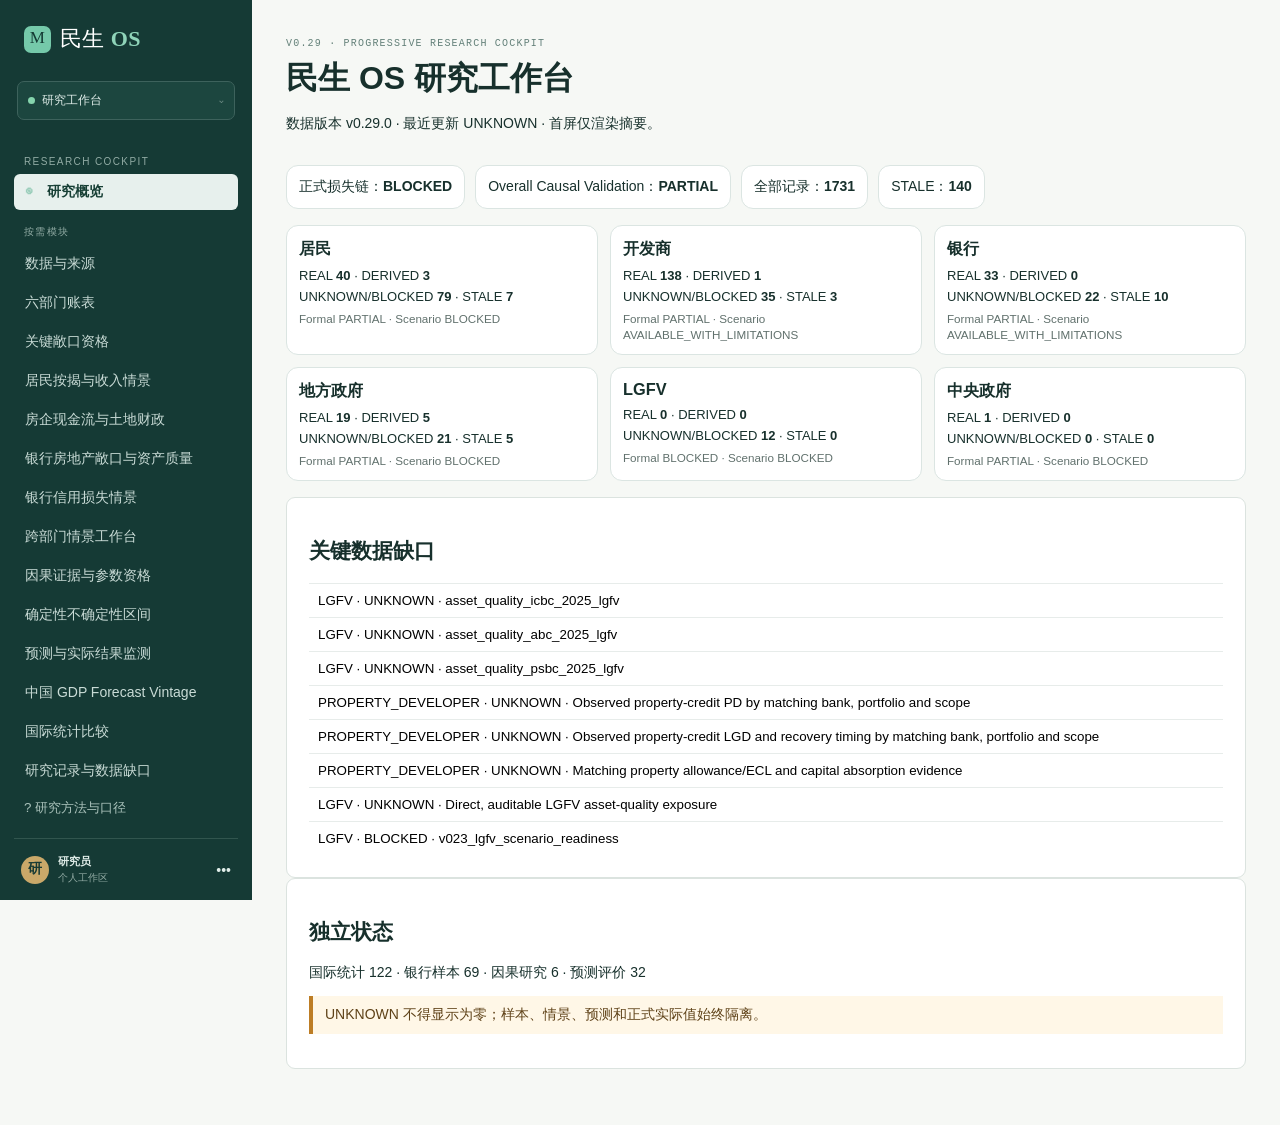
==== index.html @ 9034ddb9 "feat: publish Minsheng OS public baseline v0.32.1" ====
<!doctype html>
<html lang="zh-CN">
<head>
  <meta charset="UTF-8" />
  <meta name="viewport" content="width=device-width, initial-scale=1.0" />
  <title>民生 OS · 研究系统</title>
  <!-- Keep the cockpit fully local: system fallbacks in styles.css avoid an external font request on every cold load. -->
  <link rel="icon" href="data:image/svg+xml,%3Csvg xmlns='http://www.w3.org/2000/svg' viewBox='0 0 32 32'%3E%3Crect width='32' height='32' rx='7' fill='%23153a35'/%3E%3Ctext x='16' y='22' text-anchor='middle' font-size='18' fill='%23ffffff'%3EM%3C/text%3E%3C/svg%3E">
  <link rel="stylesheet" href="styles.css" />
  <link rel="stylesheet" href="v02.css" />
  <link rel="stylesheet" href="v03.css" />
  <link rel="stylesheet" href="v03-extra.css" />
  <link rel="stylesheet" href="v03-dashboard.css" />
  <link rel="stylesheet" href="v04.css" />
  <link rel="stylesheet" href="v05.css" />
  <link rel="stylesheet" href="v06.css" />
  <link rel="stylesheet" href="v07.css" />
  <link rel="stylesheet" href="v09.css" />
  <link rel="stylesheet" href="v29.css" />
</head>
<body>
  <div class="shell">
    <aside class="sidebar">
      <div class="brand"><span class="brand-mark">M</span><span>民生 <b>OS</b></span></div>
      <div class="workspace"><span class="pulse"></span>研究工作台 <span class="chevron">⌄</span></div>
      <nav>
        <p class="nav-label">总览</p>
        <button class="nav-item active" data-view="overview"><i>◉</i>态势总览</button>
        <button class="nav-item" data-view="intelligence"><i>✦</i>情报流</button>
        <p class="nav-label">研究系统</p>
        <button class="nav-item" data-view="causal"><i>⌘</i>因果与传导</button>
        <button class="nav-item" data-view="property"><i>⌂</i>房地产系统</button>
        <button class="nav-item" data-view="cities"><i>◎</i>城市制度</button>
        <button class="nav-item" data-view="household"><i>◌</i>居民部门</button>
        <button class="nav-item" data-view="evidence"><i>▣</i>证据库</button>
        <p class="nav-label">工具</p>
        <button class="nav-item" data-view="scenarios"><i>◇</i>情景推演</button>
        <button class="nav-item" data-view="watchlist"><i>⊞</i>观察清单 <span class="badge">6</span></button>
      </nav>
      <div class="sidebar-bottom"><button class="help">? <span>研究方法与口径</span></button><div class="user"><div class="avatar">研</div><div><b>研究员</b><small>个人工作区</small></div><span>•••</span></div></div>
    </aside>
    <main>
      <section id="researchCockpitRoot" aria-live="polite"></section>
      <template id="v029LegacyViews">
      <header><div class="crumb"><span id="view-kicker">态势总览</span><span>/</span><b id="view-title">中国民生研究态势</b></div><div class="header-actions"><button class="period">2026 · Q3 <span>⌄</span></button><button class="icon-button" title="搜索">⌕</button><button class="icon-button" title="通知">♧<sup>3</sup></button><button class="primary" id="newResearch">+ 新建研究</button></div></header>
      <section id="overview" class="view active-view">
        <div class="hero"><div><p class="eyebrow"><span class="live-dot"></span>研究快照 · 演示工作区</p><h1>穿透数据，理解<span>真实经济。</span></h1><p class="lede">从外部冲击到居民行为，追踪政策、制度与利益结构如何塑造结果。</p></div><div class="asof"><span>数据截点</span><b>2026.08.18</b><small>本页面指标为界面演示，非实时结论</small></div></div>
        <div class="signal-row"><article class="signal-card"><div class="signal-head"><span>经济温度</span><button>···</button></div><div class="metric">谨慎修复 <span class="metric-chip neutral">需验证</span></div><p>需求韧性与资产负债表修复并行</p><div class="spark"><span style="height:27%"></span><span style="height:38%"></span><span style="height:30%"></span><span style="height:47%"></span><span style="height:43%"></span><span style="height:60%"></span><span style="height:68%"></span><span style="height:64%"></span><span style="height:76%"></span><span style="height:72%"></span></div></article><article class="signal-card"><div class="signal-head"><span>政策传导</span><button>···</button></div><div class="metric">分化 <span class="metric-chip amber">INFERENCE</span></div><p>地方执行能力是当前主要分叉点</p><div class="bar-scale"><div><i style="width:72%"></i><span>政策资源</span></div><div><i style="width:46%"></i><span>执行落地</span></div><div><i style="width:31%"></i><span>居民感知</span></div></div></article><article class="signal-card"><div class="signal-head"><span>系统风险</span><button>···</button></div><div class="metric">可控 <span class="metric-chip green">BASELINE</span></div><p>局部压力需置于反馈链中观察</p><div class="risk-lines"><span><i class="high"></i>地方财政</span><span><i class="mid"></i>房地产</span><span><i class="low"></i>外部冲击</span></div></article></div>
        <div class="content-grid"><section class="panel narrative"><div class="panel-title"><div><p class="eyebrow">本期主线</p><h2>居民部门正在如何调整？</h2></div><button class="text-btn" data-target="causal">查看完整推理 →</button></div><p class="narrative-text">居民行为并非仅由收入决定。资产价格、债务压力、就业预期和社会保障预期共同改变消费与储蓄的权衡。当前应重点识别不同收入、年龄与城市层级群体的异质性。</p><div class="reasoning"><div class="step fact"><b>01</b><span><small>FACT</small> 收入、就业、资产价格等基础数据</span></div><i>→</i><div class="step inference"><b>02</b><span><small>INFERENCE</small> 预期与去杠杆行为变化</span></div><i>→</i><div class="step hypothesis"><b>03</b><span><small>HYPOTHESIS</small> 消费修复存在结构性差异</span></div></div><div class="evidence-note">证据状态：3 条官方数据 · 2 条调查 · 1 条待交叉验证</div></section>
          <section class="panel feed"><div class="panel-title"><div><p class="eyebrow">情报流</p><h2>需要研判的变化</h2></div><button class="text-btn" data-target="intelligence">全部 18 条 →</button></div><div class="feed-list"><div class="feed-item"><span class="type official">官方</span><div><b>政策文件出现新表述</b><p>等待结构化比对与资源投入验证</p></div><time>2h</time></div><div class="feed-item"><span class="type market">市场</span><div><b>城市成交出现分层信号</b><p>需区分季节性、政策与信贷影响</p></div><time>5h</time></div><div class="feed-item"><span class="type multilateral">国际</span><div><b>外部金融条件发生变化</b><p>待评估人民币与信用传导路径</p></div><time>昨天</time></div></div></section></div>
        <section class="panel system-map"><div class="panel-title"><div><p class="eyebrow">系统地图</p><h2>从冲击到经济结果</h2></div><button class="text-btn" data-target="causal">进入因果图谱 →</button></div><div class="map"><div class="map-node external">国际 / 战争 / 天气</div><span>→</span><div class="map-node policy">国家目标<br>政策资源</div><span>→</span><div class="map-node friction">制度摩擦<br>地方执行</div><span>→</span><div class="map-node actors">企业 · 银行<br>房地产 · 居民</div><span>→</span><div class="map-node outcome">就业 · 收入<br>消费 · 储蓄</div><span class="loop">↺</span></div></section>
      </section>
      <section id="causal" class="view"><div class="view-intro"><p class="eyebrow">Causal relationship graph</p><h1>因果与传导图谱</h1><p>每一条连线均需可追溯；相关性不会自动成为因果关系。</p></div><div class="causal-layout"><div class="panel graph-panel"><div class="graph-toolbar"><button class="filter selected">居民消费</button><button class="filter">房地产</button><button class="filter">地方财政</button><button class="filter">外部冲击</button><span></span><button class="icon-button">⊙</button></div><div class="graph-canvas"><svg viewBox="0 0 800 410" preserveAspectRatio="none"><defs><marker id="arrow" markerWidth="8" markerHeight="8" refX="7" refY="3" orient="auto"><path d="M0,0 L0,6 L7,3 z" fill="#6e807c"/></marker></defs><path d="M145 105 C260 105,260 205,365 205" marker-end="url(#arrow)"/><path d="M145 305 C250 305,275 220,365 220" marker-end="url(#arrow)"/><path d="M460 205 C545 205,560 120,650 120" marker-end="url(#arrow)"/><path d="M460 215 C545 220,560 305,650 305" marker-end="url(#arrow)"/><path class="dashed" d="M695 150 C780 200,760 365,465 315" marker-end="url(#arrow)"/></svg><div class="g-node n1">住房资产价格<small>FACT</small></div><div class="g-node n2">就业与收入预期<small>FACT</small></div><div class="g-node focus">居民消费倾向<small>INFERENCE</small></div><div class="g-node n3">企业营收与招聘<small>INFERENCE</small></div><div class="g-node n4">预防性储蓄<small>HYPOTHESIS</small></div></div></div><aside class="panel edge-card"><p class="eyebrow">已选关系</p><h2>资产价格 → 消费倾向</h2><dl><dt>方向</dt><dd>正向</dd><dt>强度</dt><dd><div class="strength"><i></i><i></i><i></i><i></i><i class="empty"></i></div></dd><dt>滞后</dt><dd>待估计</dd><dt>置信度</dt><dd><span class="metric-chip amber">中</span></dd></dl><hr><b>机制说明</b><p>资产估值变化可能通过财富感受、抵押约束与未来预期影响消费；需控制收入与信贷条件。</p><button class="secondary">查看支持与反驳证据</button></aside></div></section>
      <section id="intelligence" class="view"><div class="view-intro"><p class="eyebrow">Intelligence stream</p><h1>情报流</h1><p>信息先进入证据队列，再成为可讨论的结论。</p></div><section class="panel table-panel"><div class="table-tools"><div class="tabs"><button class="selected">全部 18</button><button>待验证 6</button><button>已入库 12</button></div><button class="secondary">筛选条件</button></div><table><thead><tr><th>信息</th><th>来源类型</th><th>证据类别</th><th>状态</th><th>时间</th></tr></thead><tbody><tr><td><b>货币政策执行报告</b><small>待提取政策工具变化与措辞强度</small></td><td>official_report</td><td><span class="metric-chip green">FACT</span></td><td><span class="status review">待解读</span></td><td>今天</td></tr><tr><td><b>城市住房成交周度数据</b><small>须核验样本覆盖与口径连续性</small></td><td>market_data</td><td><span class="metric-chip green">FACT</span></td><td><span class="status ready">已入库</span></td><td>昨天</td></tr><tr><td><b>海外金融条件变化</b><small>等待传导路径的反向证据</small></td><td>multilateral</td><td><span class="metric-chip amber">INFERENCE</span></td><td><span class="status review">待验证</span></td><td>昨天</td></tr><tr><td><b>居民预期调查</b><small>不能代表全部居民，需保留抽样局限</small></td><td>survey</td><td><span class="metric-chip purple">ESTIMATE</span></td><td><span class="status review">待交叉验证</span></td><td>08.15</td></tr></tbody></table></section></section>
      <section id="property" class="view placeholder"><p class="eyebrow">Property system</p><h1>房地产系统</h1><p>连接居民、银行、地方财政与企业的反馈网络。</p><button class="primary" data-target="causal">打开房地产传导图</button></section>
      <section id="cities" class="view placeholder"><p class="eyebrow">City institutional competitiveness</p><h1>城市制度</h1><p>从 PEF、IRF、人才、融资和产业链评估地方差异。</p></section>
      <section id="household" class="view placeholder"><p class="eyebrow">Household balance sheet</p><h1>居民部门</h1><p>按收入、年龄、城市层级与家庭生命周期分层研究。</p></section>
      <section id="evidence" class="view placeholder"><p class="eyebrow">Evidence engine</p><h1>证据库</h1><p>结论 → 推理 → 数据 → 来源，完整可追溯。</p><button class="primary" data-target="intelligence">查看入库队列</button></section>
      <section id="scenarios" class="view"><div class="view-intro"><p class="eyebrow">Scenario engine</p><h1>情景推演</h1><p>情景不是预测：明确写下假设、传导和结果。</p></div><div class="scenario-grid"><section class="panel scenario-selector"><p class="eyebrow">选择框架</p><button class="scenario active"><span>BASELINE</span><b>基准情景</b><small>当前条件延续</small></button><button class="scenario"><span>STRESS</span><b>压力情景</b><small>局部冲击放大</small></button><button class="scenario"><span>TAIL RISK</span><b>尾部风险</b><small>低概率高影响事件</small></button></section><section class="panel scenario-result"><p class="eyebrow">传导假设</p><h2>外部金融条件收紧</h2><div class="scenario-chain"><span>海外利率</span><i>→</i><span>汇率预期</span><i>→</i><span>货币空间</span><i>→</i><span>国内信用</span></div><div class="assumptions"><div><b>假设</b><p>以可编辑的变量区间表达，不内置结论。</p></div><div><b>需要的证据</b><p>跨境流动、汇率预期与信用数据的同期交叉验证。</p></div></div><button class="primary">编辑情景参数</button></section></div></section>
      <section id="watchlist" class="view placeholder"><p class="eyebrow">Research watchlist</p><h1>观察清单</h1><p>追踪关键变量、数据发布和待验证命题。</p></section>
      </template>
    </main>
  </div>
  <div class="modal-backdrop" id="modal"><div class="modal"><button class="close">×</button><p class="eyebrow">新建研究</p><h2>定义一个可验证的问题</h2><label>研究问题<input placeholder="例如：不同城市的政策传导为何分化？" autofocus></label><label>初始证据类型<select><option>官方一手数据</option><option>官方报告</option><option>调查数据</option><option>市场数据</option></select></label><button class="primary close">创建研究卡片</button></div></div>
  <script src="data/sources.js"></script>
  <script src="data/indicators.js"></script>
  <script src="data/intelligence.js"></script>
  <script src="data/relationships.js"></script>
  <script src="data/scenarios.js"></script>
  <script src="data/cities.js"></script>
  <script src="data/research.js"></script>
  <script src="data/evidence.js"></script>
  <script src="data/evidence-inbox.js"></script>
  <script src="data/data-records.js?v=0732"></script>
  <script src="data/methodologies.js"></script>
  <script src="data/source-documents.js"></script>
  <script src="data/import-batches.js"></script>
  <script src="data/methodology-events.js"></script>
  <script src="data/files.js"></script>
  <script src="data/document-sections.js"></script>
  <script src="data/connectors.js"></script>
  <script src="data/source-indicator-mappings.js"></script>
  <script src="data/raw-payloads.js"></script>
  <script src="data/pboc-parser-rules.js"></script>
  <script src="data/policy-themes.js"></script>
  <script src="data/policy-language.js"></script>
  <script src="data/policy-statements.js"></script>
  <script src="data/institutional-research.js"></script>
  <script src="data/pboc-2026-policy-intelligence.js"></script>
  <script src="data/derived-series-rules.js"></script>
  <script src="data/pboc-v0952-derived-history.js"></script>
  <script src="data/institutional-forecast-seed.js"></script>
  <script src="data/calibrations.js"></script>
  <script src="data/historical-backfill-seed.js"></script>
  <script src="data/historical-calibration-overlay.js"></script>
  <script src="data/nbs-v094-real-commit.js"></script>
  <script src="data/nbs-v095-manual-export-commit.js"></script>
    <script src="data/nbs-v0953-industrial-real-commit.js"></script>
    <script src="data/nbs-v0954-total-series-real-commit.js"></script>
    <script src="data/calibration-specs.js"></script>
  <script src="data/series-registry.js"></script>
  <script src="data/v010-baseline-snapshot.js"></script>
  <script src="data/regimes.js"></script>
  <script src="data/scenario-parameters.js"></script>
  <script src="config/regime-feature-config.js"></script>
  <script src="config/structural-break-config.js"></script>
  <script src="data/regime-evidence.js"></script>
  <script src="data/structural-breaks.js"></script>
  <script src="data/sector-balance-sheets.js"></script>
  <script src="data/sector-exposures.js"></script>
  <script src="data/sector-data-gaps.js"></script>
  <script src="data/sector-shocks.js"></script>
  <script src="config/critical-exposure-qualification-rules.js"></script>
  <script src="data/critical-exposure-qualifications.js"></script>
  <script src="data/causal-edge-validation.js"></script>
  <script src="data/official-wave1-seed.js"></script>
  <script src="data/official-wave2-seed.js"></script>
  <script src="data/mortgage-scenario-seed.js"></script>
  <script src="data/distribution-cohort-seed.js"></script>
  <script src="data/developer-cashflow-seed.js"></script>
  <script src="data/international-statistics-seed.js"></script>
  <script src="data/international-comparison-pack-seed.js"></script>
  <script src="data/bank-exposure-seed.js"></script>
  <script src="data/bank-asset-quality-seed.js"></script>
  <script src="data/bank-credit-loss-scenario-seed.js"></script>
  <script src="data/cross-sector-scenario-seed.js"></script>
  <script src="data/causal-evidence-seed.js"></script>
  <script src="data/scenario-uncertainty-seed.js"></script>
  <script src="data/forecast-evaluation-seed.js"></script>
  <script src="data/china-gdp-vintage-seed.js"></script>
  <script src="data/official-source-registry.js"></script>
  <script src="data/official-data-ops-seed.js"></script>
  <script src="data/official-release-calendar.js"></script>
  <script src="data/official-release-watch-seed.js"></script>
  <script src="data/research-briefing-config.js"></script>
  <script src="modules/evidence-briefing-engine.js"></script>
  <script src="data/research-briefing-seed.js"></script>
  <script src="data/research-cockpit-config.js"></script>
  <script src="data/nbs-series-mappings.js"></script>
  <script src="data/nbs-methodology-rules.js"></script>
  <script src="config/connector-config.js"></script>
  <script src="modules/confidence-engine.js"></script>
  <script src="modules/persistence.js"></script>
  <script src="modules/import-export.js"></script>
  <script src="modules/research-memory.js"></script>
  <script src="modules/audit-log.js"></script>
  <script src="modules/data-provenance.js"></script>
  <script src="modules/outlier-rules.js"></script>
  <script src="modules/file-registry.js"></script>
  <script src="modules/soft-delete.js"></script>
  <script src="modules/rfc4180.js"></script>
  <script src="modules/document-versioning.js"></script>
  <script src="modules/indexeddb-storage.js"></script>
  <script src="modules/evidence-locator.js"></script>
  <script src="modules/file-integrity.js"></script>
  <script src="modules/document-health.js"></script>
  <script src="modules/period-normalizer.js"></script>
  <script src="modules/mapping-registry.js"></script>
  <script src="modules/connector-engine.js"></script>
  <script src="modules/connector-staging.js"></script>
  <script src="modules/real-data-health.js"></script>
  <script src="adapters/official-connector.js"></script>
  <script src="adapters/pboc-adapter.js"></script>
  <script src="adapters/pboc-statistical-report-parser.js"></script>
  <script src="adapters/pboc-2026h1-rule-fixes.js"></script>
  <script src="adapters/nbs-adapter.js"></script>
  <script src="adapters/nbs-release-parser.js"></script>
  <script src="adapters/mof-adapter.js"></script>
  <script src="adapters/customs-adapter.js"></script>
  <script src="adapters/safe-adapter.js"></script>
  <script src="adapters/document-parser.js"></script>
  <script src="adapters/spreadsheet-parser.js"></script>
  <script src="app.js?v=0729"></script>
  <script src="modules/document-workspace.js"></script>
  <script src="modules/connector-workspace.js?v=0729"></script>
  <script src="modules/real-acceptance.js"></script>
  <script src="modules/official-text-intake.js?v=0731"></script>
  <script src="modules/pboc-h1-acceptance.js"></script>
  <script src="modules/policy-institutional-intelligence.js"></script>
  <script src="modules/pboc-2026-policy-workspace.js"></script>
  <script src="modules/pboc-m2-derived-history.js"></script>
  <script src="modules/nbs-export-diagnostics.js"></script>
  <script src="modules/institutional-forecast-workspace.js"></script>
  <script src="modules/series-builder.js"></script>
  <script src="modules/regression-engine.js"></script>
  <script src="modules/lag-explorer.js"></script>
  <script src="modules/regime-analysis.js"></script>
  <script src="modules/calibration-staleness.js"></script>
  <script src="modules/calibration-engine.js"></script>
  <script src="modules/historical-calibration-runner.js"></script>
  <script src="modules/calibration-workspace.js"></script>
  <script src="modules/historical-backfill-engine.js"></script>
  <script src="modules/nbs-period-normalizer.js"></script>
  <script src="modules/historical-series-quality.js"></script>
  <script src="modules/pair-readiness.js"></script>
  <script src="modules/nbs-historical-intake.js"></script>
  <script src="modules/nbs-official-export-intake.js"></script>
  <script src="modules/nbs-collector-manifest-import.js"></script>
  <script src="modules/nbs-batch-review.js"></script>
  <script src="modules/historical-series-workspace.js"></script>
  <script src="modules/nbs-historical-workspace.js"></script>
  <script src="modules/scenario-v010-engine.js"></script>
  <script src="modules/regime-detection-v011.js"></script>
  <script src="modules/loss-allocation-engine.js"></script>
  <script src="modules/critical-exposure-qualification.js"></script>
  <script src="modules/official-wave1-intake.js"></script>
  <script src="modules/official-wave2-intake.js"></script>
  <script src="modules/mortgage-scenario-engine.js"></script>
  <script src="modules/distribution-cohort-engine.js"></script>
  <script src="modules/developer-cashflow-engine.js"></script>
  <script src="modules/international-statistics-engine.js"></script>
  <script src="modules/international-comparison-pack.js"></script>
  <script src="modules/bank-exposure-evidence.js"></script>
  <script src="modules/bank-asset-quality-evidence.js"></script>
  <script src="modules/bank-credit-loss-scenario-engine.js"></script>
  <script src="modules/cross-sector-scenario-workspace.js"></script>
  <script src="modules/causal-parameter-registry.js"></script>
  <script src="modules/causal-evidence-qualification.js"></script>
  <script src="modules/scenario-uncertainty-engine.js"></script>
  <script src="modules/forecast-outcome-monitor.js"></script>
  <script src="modules/china-gdp-forecast-vintage-benchmark.js"></script>
  <script src="modules/official-data-operations.js"></script>
  <script src="modules/official-release-watch.js"></script>
  <script src="modules/selector-population-contract.js"></script>
  <script src="modules/research-cockpit.js"></script>
</body>
</html>
---- styles.css ----
:root{--ink:#17302c;--muted:#6f807c;--line:#dbe3df;--paper:#f6f8f5;--white:#fff;--teal:#0e7569;--mint:#dff0e8;--amber:#b87423;--purple:#7358a8}*{box-sizing:border-box}body{margin:0;background:var(--paper);color:var(--ink);font-family:"Noto Sans SC",Arial,sans-serif;font-size:14px}.shell{display:flex;min-height:100vh}.sidebar{background:#153a35;color:#dfece8;width:252px;position:fixed;inset:0 auto 0 0;display:flex;flex-direction:column;padding:24px 14px 15px;z-index:2}.brand{display:flex;gap:9px;align-items:center;font-family:"Playfair Display",serif;font-size:22px;letter-spacing:.4px;padding:0 10px 27px;color:#fff}.brand b{color:#8fd4b9;font-weight:600}.brand-mark{font-size:17px;background:#75c9aa;color:#143a34;border-radius:7px;width:27px;height:27px;text-align:center;padding-top:2px;font-family:"Playfair Display"}.workspace{border:1px solid #3d625c;border-radius:7px;padding:10px 10px;margin:0 3px 24px;font-size:12px;background:#1c463f}.pulse,.live-dot{display:inline-block;background:#85d4ad;width:7px;height:7px;border-radius:100%;margin-right:7px}.chevron{float:right;color:#94aca6}nav{display:flex;flex-direction:column;gap:3px}.nav-label{font-size:10px;color:#91aba4;letter-spacing:1.4px;text-transform:uppercase;margin:12px 10px 4px}.nav-item{font:inherit;color:#c9dbd6;border:0;background:none;text-align:left;padding:9px 11px;border-radius:6px;cursor:pointer;transition:.18s}.nav-item:hover{background:#204b44;color:white}.nav-item.active{background:#2b5c52;color:#fff;font-weight:600}.nav-item i{font-style:normal;width:22px;display:inline-block;color:#9bcebb}.badge{float:right;background:#4e8173;border-radius:10px;padding:1px 6px;font-size:10px}.sidebar-bottom{margin-top:auto}.help{border:0;background:transparent;color:#aac2bb;padding:8px 10px;cursor:pointer}.help:first-letter{border:1px solid #6e9188;border-radius:50%;padding:0 5px;margin-right:6px}.user{border-top:1px solid #31554e;margin-top:13px;padding:15px 7px 0;display:flex;align-items:center;gap:9px}.avatar{height:28px;width:28px;border-radius:50%;background:#c9a869;color:#173a34;text-align:center;padding-top:4px;font-weight:700}.user b,.user small{display:block;font-size:11px}.user small{color:#91aaa3;font-size:10px;margin-top:2px}.user>span{margin-left:auto}main{margin-left:252px;width:calc(100% - 252px);min-width:0}header{height:73px;border-bottom:1px solid var(--line);display:flex;align-items:center;justify-content:space-between;padding:0 36px;background:#fafbf9}.crumb{display:flex;gap:10px;color:#71817d;font-size:12px}.crumb b{color:#263e39}.header-actions{display:flex;gap:9px;align-items:center}.period,.icon-button,.secondary{border:1px solid var(--line);background:#fff;border-radius:6px;color:#37504a;height:32px;padding:0 11px;font:inherit;cursor:pointer}.icon-button{width:32px;padding:0;font-size:17px;position:relative}.icon-button sup{font-size:8px;color:#c3523b;position:absolute;top:3px}.primary{border:0;background:var(--teal);color:#fff;border-radius:6px;padding:9px 13px;font:600 12px inherit;cursor:pointer;box-shadow:0 1px 2px #093f3836}.view{display:none;padding:34px 36px 55px;max-width:1500px;margin:auto}.view.active-view{display:block}.hero{display:flex;align-items:flex-end;justify-content:space-between;padding:4px 2px 29px}.eyebrow{font:500 10px "DM Mono",monospace;text-transform:uppercase;letter-spacing:1.2px;color:#638079;margin:0 0 8px}.hero h1,.view-intro h1,.placeholder h1{font:600 35px "Playfair Display","Noto Sans SC",serif;margin:0;letter-spacing:-1px}.hero h1 span{color:var(--teal)}.lede,.view-intro>p:last-child,.placeholder>p{color:#667975;line-height:1.7;margin:11px 0 0}.asof{background:#edf2ee;border-left:2px solid #84b5a0;padding:11px 16px;min-width:190px}.asof span,.asof small{display:block;color:#7b8b87;font-size:10px}.asof b{font:500 16px "DM Mono";display:block;margin:3px 0}.signal-row{display:grid;grid-template-columns:repeat(3,1fr);gap:14px;margin-bottom:16px}.panel,.signal-card{background:#fff;border:1px solid var(--line);border-radius:9px}.signal-card{min-height:194px;padding:17px 18px;overflow:hidden}.signal-head{display:flex;justify-content:space-between;color:#607570;font-size:12px}.signal-head button{border:0;background:none;color:#79908a;cursor:pointer}.metric{font:600 23px "Playfair Display","Noto Sans SC";margin-top:18px}.signal-card p{color:#7d8d89;font-size:11px;margin:5px 0 12px}.metric-chip{font:500 9px "DM Mono";letter-spacing:.4px;padding:3px 5px;border-radius:3px;vertical-align:middle}.neutral{background:#edf0ef;color:#60736d}.amber{background:#fcf0dd;color:#9a5e16}.green{background:#e4f4e9;color:#307851}.purple{background:#eee9f8;color:#70579f}.spark{height:44px;display:flex;align-items:end;gap:4px}.spark span{background:#8dc5ae;width:7%;border-radius:2px 2px 0 0}.spark span:nth-last-child(-n+3){background:#3f9f80}.bar-scale>div{height:17px;background:#edf1ef;margin:7px 0;border-radius:2px;position:relative}.bar-scale i{display:block;height:100%;background:#83c0aa;border-radius:2px}.bar-scale span{position:absolute;top:1px;left:7px;font-size:10px;color:#416058}.risk-lines{display:grid;grid-template-columns:1fr 1fr;gap:8px;color:#637570;font-size:10px;margin-top:17px}.risk-lines span{display:flex;align-items:center;gap:5px}.risk-lines i{width:7px;height:7px;border-radius:50%}.high{background:#cb7b5d}.mid{background:#d8b25e}.low{background:#7eb798}.content-grid{display:grid;grid-template-columns:1.16fr .84fr;gap:16px}.panel{padding:22px}.panel-title{display:flex;justify-content:space-between;align-items:start}.panel-title h2,.edge-card h2,.scenario-result h2{font:600 19px "Playfair Display","Noto Sans SC";margin:0}.text-btn{border:0;background:none;color:var(--teal);cursor:pointer;font:500 11px inherit;padding:3px}.narrative-text{line-height:1.9;color:#465d57;font-size:13px;margin:20px 0}.reasoning{display:flex;align-items:stretch;gap:8px}.step{display:flex;gap:8px;align-items:center;border-radius:5px;padding:9px;flex:1;font-size:10px}.step b{font:500 18px "DM Mono"}.step small{display:block;font:500 8px "DM Mono";letter-spacing:.5px;margin-bottom:3px}.step.fact{background:#eaf4ef}.step.inference{background:#fdf4e8}.step.hypothesis{background:#f0ecf8}.reasoning>i{font-style:normal;color:#99aba6;align-self:center}.evidence-note{color:#70827d;font-size:10px;border-top:1px solid #edf0ee;padding-top:12px;margin-top:16px}.feed-list{margin-top:10px}.feed-item{border-top:1px solid #edf0ee;padding:12px 0;display:flex;gap:9px;align-items:start}.feed-item b{font-size:12px}.feed-item p{font-size:10px;color:#758681;margin:3px 0}.feed-item time{margin-left:auto;font:10px "DM Mono";color:#9aa9a5}.type{font:500 8px "DM Mono";padding:4px 5px;border-radius:3px}.official{background:#e6f3ed;color:#34735b}.market{background:#f5eee3;color:#a67432}.multilateral{background:#eeeaf7;color:#6e5a9f}.system-map{margin-top:16px}.map{display:flex;align-items:center;justify-content:space-between;gap:10px;margin-top:19px;padding:6px 0}.map>span{color:#8ca29c}.map-node{font-size:11px;text-align:center;line-height:1.65;border-radius:6px;padding:10px 13px;min-width:120px}.external{background:#e7f0ee}.policy{background:#e6f4eb}.friction{background:#fff1df}.actors{background:#e8f1ec}.outcome{background:#dbeee5}.loop{font-size:23px!important;color:#2e9a76!important}.view-intro{padding:3px 0 27px}.causal-layout{display:grid;grid-template-columns:1fr 265px;gap:16px}.graph-panel{padding:0;overflow:hidden}.graph-toolbar{padding:12px;border-bottom:1px solid var(--line);display:flex;gap:7px}.graph-toolbar span{flex:1}.filter{border:0;background:transparent;padding:6px 9px;border-radius:4px;color:#62756f;font:11px inherit;cursor:pointer}.filter.selected{background:#e2f0e9;color:#176754}.graph-canvas{height:420px;position:relative;background-image:radial-gradient(#cad8d3 1px, transparent 1px);background-size:18px 18px}.graph-canvas svg{inset:0;position:absolute;width:100%;height:100%}.graph-canvas path{fill:none;stroke:#6f8b83;stroke-width:2}.graph-canvas path.dashed{stroke-dasharray:5 5}.g-node{position:absolute;border:1px solid #bfd1c9;background:#fff;border-radius:6px;padding:10px 12px;min-width:118px;box-shadow:0 3px 10px #30544712;font-size:11px}.g-node small{display:block;font:9px "DM Mono";color:#768983;margin-top:5px}.n1{left:5%;top:14%}.n2{left:5%;bottom:15%}.focus{left:43%;top:41%;border:2px solid #287e6b;background:#eff8f2}.n3{right:5%;top:18%}.n4{right:5%;bottom:14%}.edge-card{font-size:12px}.edge-card dl{display:grid;grid-template-columns:1fr 1fr;gap:13px;margin:20px 0}.edge-card dt{color:#70827e}.edge-card dd{margin:0}.edge-card hr{border:0;border-top:1px solid var(--line);margin:17px 0}.edge-card p{line-height:1.7;color:#60736d}.strength i{display:inline-block;width:13px;height:5px;background:#3a9c7c;margin-right:2px}.strength .empty{background:#dde5e1}.edge-card .secondary{width:100%;height:auto;margin-top:10px}.table-panel{padding:0}.table-tools{padding:15px 17px;border-bottom:1px solid var(--line);display:flex;justify-content:space-between}.tabs{display:flex;gap:16px}.tabs button{background:none;border:0;color:#70817d;cursor:pointer;font:12px inherit}.tabs button.selected{color:var(--teal);font-weight:600;border-bottom:2px solid var(--teal)}table{width:100%;border-collapse:collapse;text-align:left}th{background:#f8faf8;color:#72837e;font:10px "DM Mono";letter-spacing:.4px;text-transform:uppercase;padding:10px 17px}td{border-top:1px solid #e9eeeb;padding:15px 17px;font-size:11px;color:#5d716b}td b,td small{display:block}td b{color:#28433c;font-size:12px}td small{color:#7c8e89;margin-top:4px}.status{font-size:10px;padding:4px 7px;border-radius:10px}.review{background:#fff2de;color:#a16517}.ready{background:#e7f4ec;color:#2a7756}.placeholder{padding-top:80px}.placeholder .primary{margin-top:24px}.scenario-grid{display:grid;grid-template-columns:280px 1fr;gap:16px}.scenario-selector{padding:11px}.scenario-selector>.eyebrow{padding:10px 10px 4px}.scenario{display:block;width:100%;border:0;background:#fff;text-align:left;padding:13px 11px;border-radius:6px;cursor:pointer;color:#526863}.scenario:hover,.scenario.active{background:#eaf4ef}.scenario span{font:10px "DM Mono";color:#27816b;display:block;margin-bottom:5px}.scenario b,.scenario small{display:block}.scenario b{font-size:12px;color:#213d35}.scenario small{font-size:10px;color:#71847e;margin-top:3px}.scenario-result{padding:28px}.scenario-chain{display:flex;align-items:center;gap:8px;margin:27px 0}.scenario-chain span{padding:11px;background:#ecf3ef;border-radius:5px;font-size:12px}.scenario-chain i{font-style:normal;color:#7d938c}.assumptions{display:grid;grid-template-columns:1fr 1fr;gap:12px;margin-bottom:24px}.assumptions div{border-top:1px solid var(--line);padding-top:11px}.assumptions b{font-size:11px}.assumptions p{font-size:11px;color:#6b7e78;line-height:1.6;margin:5px 0}.modal-backdrop{display:none;position:fixed;inset:0;background:#0b2520aa;z-index:3;align-items:center;justify-content:center}.modal-backdrop.show{display:flex}.modal{background:#fff;border-radius:10px;width:min(430px,90vw);padding:27px;position:relative}.modal h2{font:600 21px "Playfair Display","Noto Sans SC";margin:0 0 22px}.modal .close{position:absolute;right:12px;top:8px;border:0;background:none;font-size:22px;color:#667;cursor:pointer}.modal label{display:block;margin:13px 0;color:#547069;font-size:11px}.modal input,.modal select{width:100%;display:block;border:1px solid var(--line);border-radius:5px;padding:10px;margin-top:6px;font:12px inherit}.modal .primary{margin-top:9px;width:100%}@media(max-width:900px){.sidebar{width:62px;padding:20px 8px}.brand{padding:0 9px 25px}.brand>span:last-child,.workspace,.nav-label,.nav-item{font-size:0}.nav-item{padding:11px;text-align:center}.nav-item i{font-size:17px;width:auto}.sidebar-bottom{display:none}main{margin-left:62px;width:calc(100% - 62px)}header{padding:0 18px}.header-actions .period,.header-actions .icon-button{display:none}.view{padding:28px 20px}.signal-row,.content-grid,.causal-layout,.scenario-grid{grid-template-columns:1fr}.map{flex-wrap:wrap;justify-content:center}.map .loop{display:none}.asof{display:none}}@media(max-width:620px){header .primary{display:none}.hero h1,.view-intro h1{font-size:29px}.signal-row{grid-template-columns:1fr}.reasoning{flex-direction:column}.reasoning>i{align-self:center;transform:rotate(90deg)}.scenario-chain{flex-wrap:wrap}.scenario-chain i{transform:rotate(90deg)}table th:nth-child(2),table td:nth-child(2),table th:nth-child(5),table td:nth-child(5){display:none}}
.bank-asset-quality-disclosure{margin-top:16px}.detail-copy{line-height:1.7;color:#526963;margin:16px 0}.health-grid{display:grid;grid-template-columns:repeat(4,1fr);gap:9px;margin:15px 0}.health-grid span{background:#f3f7f4;border:1px solid #e3ece7;border-radius:6px;padding:9px;color:#6b8079;font-size:11px}.health-grid b{display:block;color:#29463e;font:600 17px "DM Mono";margin-top:3px}.asset-quality-table{border:1px solid var(--line);border-radius:6px;overflow:hidden}@media(max-width:620px){.health-grid{grid-template-columns:repeat(2,1fr)}}
.bank-credit-loss-scenario{margin-top:16px}.scenario-form-grid{display:grid;grid-template-columns:repeat(3,minmax(0,1fr));gap:10px;margin:16px 0}.scenario-form-grid label{display:block;color:#526963;font-size:11px}.scenario-form-grid input,.scenario-form-grid select{width:100%;margin-top:5px;border:1px solid var(--line);border-radius:5px;padding:8px;background:#fff;font:12px inherit}@media(max-width:760px){.scenario-form-grid{grid-template-columns:repeat(2,minmax(0,1fr))}}@media(max-width:480px){.scenario-form-grid{grid-template-columns:1fr}}
---- v02.css ----
.global-demo-notice{display:flex;gap:12px;align-items:center;padding:8px 36px;background:#fff7e9;border-bottom:1px solid #ead9bb;color:#73531c;font-size:11px}.global-demo-notice b{font:600 10px "DM Mono";letter-spacing:.4px;background:#f6dfb6;padding:3px 5px;border-radius:3px}.demo-flag{display:inline-block;background:#f8dfb8;color:#855313;font:500 8px "DM Mono";letter-spacing:.5px;border-radius:3px;padding:3px 4px;vertical-align:middle;margin-left:4px}.data-card{cursor:pointer;transition:transform .15s,border-color .15s}.data-card:hover{transform:translateY(-2px);border-color:#8ab9a8}.metric small{font:500 11px "Noto Sans SC";color:#6d817c}.change{font-size:10px!important}.change.upward{color:#2f8b6d}.change.downward{color:#b7614e}.change.flat{color:#72847f}.card-meta{font-size:10px;color:#5e716c;display:flex;gap:7px;align-items:center;margin-top:12px}.card-footer{border-top:1px solid #edf0ee;margin-top:10px;padding-top:8px;font-size:9px;color:#7b8c88;display:flex;justify-content:space-between;gap:5px}.research-notes{margin-top:16px}.notes-grid{display:grid;grid-template-columns:repeat(2,1fr);gap:9px;margin-top:18px}.research-note{background:#fbfcfb;border:1px solid #e3ebe7;border-radius:6px;text-align:left;padding:12px;cursor:pointer;color:inherit}.research-note:hover{border-color:#96c4b3}.research-note b,.research-note span{display:block}.research-note b{font-size:12px;line-height:1.55;margin-top:8px}.research-note span{font-size:10px;color:#70827d;margin-top:6px}.sort-control label{color:#70817d;font-size:11px}.sort-control select{border:1px solid var(--line);border-radius:4px;padding:4px;background:#fff;color:#426057;font:11px inherit}tbody tr[data-intel]{cursor:pointer}tbody tr[data-intel]:hover{background:#f4f9f6}.graph-canvas path[data-rel]{cursor:pointer}.graph-canvas path[data-rel]:hover{stroke:#19816b;stroke-width:3}.graph-canvas .g-node{font-family:inherit;cursor:pointer;color:#26423a}.evidence-count{display:flex;gap:7px;margin:15px 0}.evidence-count span{font-size:10px;background:#edf4f0;color:#527066;padding:5px 6px;border-radius:3px}.city-table{padding:0;overflow:hidden}.demo-strip{background:#fff3dd;color:#815b20;font:500 9px "DM Mono";letter-spacing:.4px;padding:9px 15px}.module-grid{display:grid;grid-template-columns:repeat(3,1fr);gap:12px}.mini-indicator{border:1px solid var(--line);background:#fff;border-radius:8px;padding:16px;text-align:left;color:var(--ink);cursor:pointer;min-height:146px;display:flex;flex-wrap:wrap;align-content:space-between;justify-content:space-between}.mini-indicator:hover{border-color:#8ebaa9}.mini-indicator b{font:600 23px "Playfair Display"}.mini-indicator b small{font:500 10px "Noto Sans SC";margin-left:3px;color:#6f837d}.mini-indicator>p,.mini-indicator>small{width:100%;color:#71827d;font-size:10px;margin:9px 0 0}.impact-grid{display:grid;grid-template-columns:1fr 1fr;gap:10px;margin:18px 0}.impact-grid>div{background:#f3f7f4;border-radius:5px;padding:11px}.impact-grid b{font-size:11px}.impact-grid p{font-size:11px;line-height:1.6;color:#60746e;margin:4px 0}.evidence-layout{display:grid;grid-template-columns:1.15fr .85fr;gap:16px}.source-list{display:grid;grid-template-columns:1fr 1fr;gap:0 18px;margin-top:15px}.source-list div{padding:10px 0;border-top:1px solid #e9eeeb}.source-list b,.source-list span,.source-list small{display:block}.source-list b{font-size:12px}.source-list span{font:9px "DM Mono";color:#55766c;margin-top:3px}.source-list small{font-size:10px;color:#7b8d88;margin-top:3px}.transparency p{font-size:12px;color:#5c716a;line-height:1.8}.state-legend{display:flex;flex-wrap:wrap;gap:5px;margin-top:17px}.detail-value{font:600 31px "Playfair Display";margin:6px 0 10px}.detail-value small{font:500 13px "Noto Sans SC";color:#72847f}.detail-grid{display:grid;grid-template-columns:1fr 1fr;gap:10px;margin:17px 0}.detail-grid div{border-top:1px solid var(--line);padding-top:7px}.detail-grid b,.detail-grid span{display:block}.detail-grid b{font-size:10px;color:#778984}.detail-grid span{font-size:11px;color:#365149;margin-top:3px}.detail-copy{font-size:12px;line-height:1.75;color:#536963}.modal .modal{max-height:80vh;overflow:auto}@media(max-width:900px){.module-grid{grid-template-columns:1fr 1fr}.evidence-layout{grid-template-columns:1fr}.global-demo-notice{padding:8px 20px}}@media(max-width:620px){.global-demo-notice span{display:none}.notes-grid,.module-grid,.impact-grid,.source-list{grid-template-columns:1fr}.card-footer{display:block}.card-footer span{display:block;margin:2px 0}}
---- v03.css ----
.evidence-actions{display:flex;flex-wrap:wrap;gap:8px;margin:-10px 0 16px}.danger{border-color:#e3b7aa;color:#9c483a}.research-status-grid{display:grid;grid-template-columns:repeat(7,1fr);gap:9px;margin-bottom:16px}.status-stat{background:#fff;border:1px solid var(--line);border-radius:7px;padding:12px}.status-stat span,.status-stat b{display:block}.status-stat span{font-size:10px;color:#6c807a}.status-stat b{font:500 23px "DM Mono";margin-top:5px}.research-list{padding:0;overflow:hidden}.research-list .panel-title{padding:20px 22px;border-bottom:1px solid var(--line)}.research-list-body{padding:0 22px}.research-row{width:100%;display:grid;grid-template-columns:1fr 130px 22px;gap:16px;align-items:center;text-align:left;border:0;border-bottom:1px solid #e8eeeb;background:#fff;padding:15px 0;color:var(--ink);cursor:pointer}.research-row:hover b{color:var(--teal)}.research-row b,.research-row span{display:block}.research-row b{font-size:13px;margin:7px 0 3px}.research-row>div:first-child>span:last-child{font-size:11px;color:#73837f;line-height:1.55}.research-score{text-align:right}.research-score b{font:500 17px "DM Mono"}.research-score small{display:block;font-size:9px;color:#758782;margin-top:4px}.chev{font-size:15px;color:#81a197}.evidence-table{padding:0;overflow:hidden}.evidence-filters{padding:13px 16px;border-bottom:1px solid var(--line);display:flex;gap:9px;align-items:center}.evidence-filters>div{display:flex;gap:4px;flex:1}.evidence-filters button{background:transparent;border:0;border-radius:4px;padding:5px 7px;color:#647974;font:10px inherit;cursor:pointer}.evidence-filters button.selected{background:#e2f0e9;color:#176754}.evidence-filters select{border:1px solid var(--line);border-radius:4px;background:#fff;padding:4px;color:#597068;font:10px "DM Mono"}.stance{font:500 9px "DM Mono";letter-spacing:.3px;border-radius:3px;padding:4px 5px;display:inline-block}.stance.support{background:#e4f4e9;color:#287553}.stance.contradict{background:#fbe9e4;color:#a65342}.stance.neutral{background:#edf0ef;color:#64736e}.stance.context{background:#e9eff7;color:#536e95}.inbox{margin-top:16px}.inbox-list{margin-top:12px}.inbox-item{display:flex;justify-content:space-between;gap:18px;border-top:1px solid #e8eeeb;padding:12px 0}.inbox-item b{font-size:12px}.inbox-item p{font-size:11px;color:#697e77;margin:4px 0}.inbox-item small{font-size:10px;color:#82918d}.inbox-item select{align-self:center;border:1px solid var(--line);background:#fff;border-radius:4px;padding:5px;font:10px "DM Mono"}.hypothesis-box{background:#eff6f2;border-left:2px solid #5da98d;padding:10px 12px;margin:16px 0}.hypothesis-box b{font-size:11px}.hypothesis-box p{font-size:12px;color:#50685f;line-height:1.65;margin:5px 0 0}.research-evidence-grid{display:grid;grid-template-columns:1fr 1fr;gap:9px;margin:17px 0}.research-evidence{border:1px solid #e4ebe7;border-radius:5px;padding:9px}.research-evidence>b{font-size:11px}.research-evidence button{display:block;width:100%;border:0;background:#f8faf8;text-align:left;border-radius:3px;padding:7px;margin-top:6px;font-size:10px;color:#375249;cursor:pointer}.research-evidence button small{display:block;color:#7a8d87;margin-top:4px}.research-evidence p{font-size:10px;color:#82908c;margin:7px 0 0}.modal h3{font:600 14px "Noto Sans SC";margin:21px 0 9px}.alternatives{display:grid;gap:7px}.alternatives div{border-left:2px solid #c2d8cf;padding-left:9px}.alternatives b{font-size:11px}.alternatives p{font-size:10px;color:#697d76;line-height:1.5;margin:3px 0}.required-data{padding-left:18px;margin:6px 0;color:#637770;font-size:11px;line-height:1.8}.timeline{border-left:1px solid #bad0c6;margin-left:5px;padding-left:15px}.timeline div{position:relative;padding:0 0 12px}.timeline div:before{content:"";position:absolute;background:#5ca589;border-radius:50%;height:6px;width:6px;left:-18px;top:5px}.timeline span,.timeline b{font-size:10px}.timeline span{color:#7b8c87;margin-right:8px}.timeline b{color:#16725d}.timeline p{font-size:10px;color:#657971;margin:4px 0}.modal-actions{display:flex;justify-content:space-between;gap:8px;margin-top:18px}.confidence-link{border:0;background:#eef5f1;color:#176a57;border-radius:4px;padding:5px 7px;font:500 10px "DM Mono";cursor:pointer}.score-explain{display:grid;grid-template-columns:repeat(3,1fr);gap:8px;margin:16px 0}.score-explain div{background:#f2f7f4;border-radius:5px;padding:9px}.score-explain b,.score-explain span{display:block}.score-explain b{font-size:10px;color:#697d76}.score-explain span{font:500 20px "DM Mono";margin-top:4px}.weight-grid{display:grid;grid-template-columns:1fr 1fr;gap:9px}.weight-grid>div{border-top:1px solid var(--line);padding-top:8px}.weight-grid b{font-size:11px}.weight-grid p{font-size:10px;color:#667a73;line-height:1.7}.modal textarea{display:block;width:100%;min-height:70px;border:1px solid var(--line);border-radius:5px;padding:10px;margin-top:6px;font:12px inherit;resize:vertical}.form-two{display:grid;grid-template-columns:1fr 1fr;gap:10px}.csv-preview{max-height:260px;overflow:auto;background:#f2f6f3;border:1px solid #e0e9e4;border-radius:5px;padding:10px;font:10px "DM Mono";white-space:pre-wrap;color:#50655e}@media(max-width:1050px){.research-status-grid{grid-template-columns:repeat(4,1fr)}}@media(max-width:760px){.research-status-grid{grid-template-columns:repeat(2,1fr)}.research-row{grid-template-columns:1fr 18px}.research-score{display:none}.research-evidence-grid,.weight-grid{grid-template-columns:1fr}.evidence-filters{align-items:flex-start;flex-wrap:wrap}.evidence-filters>div{flex-basis:100%;flex-wrap:wrap}.inbox-item{display:block}.inbox-item select{margin-top:8px}.form-two{grid-template-columns:1fr}}
---- v03-extra.css ----
.relation-evidence-links,.indicator-links{margin-top:12px}.relation-evidence-links button,.indicator-links button{display:block;width:100%;text-align:left;border:1px solid #dfe8e3;background:#f9fbfa;border-radius:4px;padding:7px 8px;margin-top:5px;color:#326354;font:10px inherit;cursor:pointer}.relation-evidence-links button:hover,.indicator-links button:hover{border-color:#8bb9a8}.indicator-links>b{display:block;font-size:11px;margin-top:13px}.indicator-links>p{font-size:10px;color:#73847f;margin:5px 0}
---- v03-dashboard.css ----
.research-dashboard{margin-top:16px}.dashboard-status{display:grid;grid-template-columns:repeat(4,1fr);gap:8px;margin-top:16px}.dashboard-status span{background:#f2f7f4;border-radius:5px;padding:9px;font-size:10px;color:#60766e}.dashboard-status b{float:right;font:500 18px "DM Mono";color:#1e5f4f}@media(max-width:620px){.dashboard-status{grid-template-columns:1fr 1fr}}
---- v04.css ----
.data-health{margin-top:16px}.health-grid{display:grid;grid-template-columns:repeat(6,1fr);gap:8px;margin-top:15px}.health-grid span{background:#f2f7f4;border-radius:5px;padding:9px;color:#627870;font-size:10px}.health-grid b{display:block;color:#1e5e50;font:500 18px "DM Mono";margin-top:4px}.intake-steps{display:flex;align-items:center;justify-content:space-between;padding:16px 20px}.intake-steps div{display:flex;align-items:center;gap:8px;font-size:11px}.intake-steps b{background:#e2f1e9;color:#176c57;border-radius:50%;padding:5px 8px;font:500 12px "DM Mono"}.intake-steps i{font-style:normal;color:#9aaeaa}.intake-actions{display:flex;gap:8px;margin:16px 0}.intake-grid{display:grid;grid-template-columns:1.15fr .85fr;gap:16px}.batch-list{margin-top:12px}.batch-list>div{position:relative;padding:11px 64px 11px 0;border-top:1px solid #e7eeea}.batch-list b,.batch-list span,.batch-list small{display:block}.batch-list b{font-size:12px}.batch-list span,.batch-list small{font-size:10px;color:#71837d;margin-top:3px}.batch-list em{position:absolute;right:0;top:13px;font:9px "DM Mono";color:#31785d;background:#e7f3eb;padding:3px 5px;border-radius:3px}.intake-summary{display:grid;grid-template-columns:1fr 1fr;gap:8px;margin:14px 0}.intake-summary span{font-size:11px;background:#f2f6f3;padding:9px;border-radius:5px}.intake-summary b{float:right;font:500 15px "DM Mono"}.mapping-list{display:grid;grid-template-columns:1fr 1fr;gap:8px;margin:12px 0}.mapping-list label{font-size:11px;color:#557068}.mapping-list select{display:block;width:100%;margin-top:4px;border:1px solid var(--line);border-radius:4px;padding:6px;background:#fff;font:11px inherit}.preview-counts{display:grid;grid-template-columns:repeat(4,1fr);gap:8px;margin:13px 0}.preview-counts span{padding:9px;background:#f3f7f4;border-radius:4px;font-size:10px}.preview-counts b{display:block;font:500 19px "DM Mono";margin-top:3px}.conflict-list,.error-list{border-left:2px solid #d8b35f;background:#fff9ee;padding:6px 10px;margin:10px 0}.error-list{border-color:#d77b66;background:#fff1ed}.conflict-list p,.error-list p{font-size:10px;color:#6a706b;margin:5px 0}.source-cards{display:grid;grid-template-columns:repeat(3,1fr);gap:12px}.source-card{text-align:left;color:var(--ink);cursor:pointer;min-height:175px;display:flex;flex-wrap:wrap;align-content:space-between;justify-content:space-between}.source-card:hover{border-color:#8ebaa9}.source-card h2{font:600 18px "Playfair Display","Noto Sans SC";margin:0}.source-stats{width:100%;display:flex;justify-content:space-between;margin-top:15px}.source-stats span{font-size:10px;color:#71837d}.source-stats b{display:block;font:500 16px "DM Mono";color:#25483d;margin-top:3px}.source-card>small{width:100%;font-size:9px;color:#84938f}.audit-panel{margin-top:16px}.audit-list{margin-top:11px}.audit-list div{display:grid;grid-template-columns:75px 1fr;gap:3px;border-top:1px solid #e8eeeb;padding:9px 0}.audit-list b{font:10px "DM Mono";color:#26735c}.audit-list span{font-size:11px}.audit-list small{grid-column:2;color:#74857f;font-size:10px}.lineage-flow{display:flex;align-items:stretch;gap:5px;margin:17px 0}.lineage-flow span{background:#eff5f2;border-radius:4px;padding:8px;flex:1;font-size:9px;color:#637870}.lineage-flow b{display:block;font-size:10px;color:#24493d;margin-top:3px;word-break:break-word}.lineage-flow i{font-style:normal;align-self:center;color:#7e9690}.revision-list,.series-list,.source-records{margin-top:7px}.revision-list div,.series-list button,.source-records button{display:block;width:100%;border:0;border-top:1px solid #e8eeeb;background:#fff;text-align:left;padding:8px 3px;color:#3e5d54;font-size:10px}.revision-list b{display:inline-block;width:35px;font-family:"DM Mono"}.series-list button{cursor:pointer;display:grid;grid-template-columns:80px 1fr;gap:3px}.series-list button:hover,.source-records button:hover{background:#f3f8f5}.series-list button small{grid-column:1 / span 2;color:#778984;font-size:9px}.source-records button{cursor:pointer}.source-records button:hover{color:var(--teal)}@media(max-width:1000px){.source-cards{grid-template-columns:repeat(2,1fr)}.health-grid{grid-template-columns:repeat(3,1fr)}}@media(max-width:700px){.intake-steps{display:grid;grid-template-columns:1fr 20px 1fr;gap:8px}.intake-steps i:nth-of-type(n+3){display:none}.intake-grid{grid-template-columns:1fr}.health-grid{grid-template-columns:repeat(2,1fr)}.source-cards{grid-template-columns:1fr}.mapping-list,.preview-counts{grid-template-columns:1fr 1fr}.lineage-flow{flex-wrap:wrap}.lineage-flow i{display:none}.lineage-flow span{min-width:44%}}
---- v05.css ----
.library-tools{display:flex;gap:8px;margin:-10px 0 16px}.library-tools input{flex:1;border:1px solid var(--line);border-radius:6px;padding:8px 10px;font:12px inherit}.library-tools select{border:1px solid var(--line);border-radius:6px;background:#fff;padding:7px;font:11px inherit}.library-layout{display:grid;grid-template-columns:1.2fr .8fr;gap:16px}.document-list{padding:0;overflow:hidden}.document-list button{position:relative;width:100%;border:0;border-bottom:1px solid #e6ede9;background:#fff;text-align:left;padding:14px 76px 14px 20px;color:var(--ink);cursor:pointer}.document-list button:hover{background:#f4f9f6}.document-list b,.document-list small{display:block}.document-list b{font-size:12px;margin:5px 0}.document-list small{font-size:10px;color:#73847e}.document-list em{position:absolute;right:18px;top:19px;font:9px "DM Mono";color:#5b756c}.doc-type{font:9px "DM Mono";color:#24735d}.library-note h2{font:600 19px "Playfair Display","Noto Sans SC";margin:0}.library-note p{font-size:12px;line-height:1.75;color:#62766f}.doc-coverage{display:grid;gap:7px;margin-top:16px}.doc-coverage span{background:#f1f6f3;border-radius:4px;padding:8px;font-size:10px;color:#4a675e}.method-grid{display:grid;grid-template-columns:repeat(3,1fr);gap:12px}.method-card{text-align:left;color:var(--ink);cursor:pointer;min-height:144px}.method-card:hover{border-color:#8dbca9}.method-card h2{font:600 17px "Playfair Display","Noto Sans SC";line-height:1.45;margin:0}.method-card small{font-size:10px;color:#70827c}.break-badge{font:500 9px "DM Mono";color:#9b5918;background:#fff0dc;padding:4px 5px;border-radius:3px}.method-warning{background:#fff0df;border-left:2px solid #d49343;color:#84551a;padding:9px 10px;font-size:11px;margin:12px 0}.method-timeline{border-left:1px solid #bfd6cc;padding-left:14px;margin:15px 0}.method-timeline div{padding:0 0 13px;position:relative}.method-timeline div:before{content:"";position:absolute;left:-18px;top:4px;height:7px;width:7px;border-radius:50%;background:#cb913f}.method-timeline b,.method-timeline span,.method-timeline small{display:block}.method-timeline b{font:10px "DM Mono"}.method-timeline span{font-size:12px;margin-top:4px}.method-timeline small{font-size:10px;line-height:1.5;color:#71837d;margin-top:3px}.method-event{border-top:1px solid #e4ebe7;padding:10px 0}.method-event b,.method-event span{font-size:10px}.method-event span{float:right;color:#95601f}.method-event p,.method-event small{font-size:10px;color:#697c75;margin:5px 0}.document-locator{border-top:1px solid var(--line);margin-top:15px;padding-top:10px}.document-locator b,.document-locator p,.document-locator span{display:block}.document-locator b{font-size:11px}.document-locator p{font-size:11px;color:#45655b;margin:5px 0}.document-locator span{font-size:10px;color:#7c8d87}.source-density{background:#f2f7f4;border-radius:5px;padding:10px;margin-top:15px}.source-density b{font-size:11px}.source-density p{font-size:10px;color:#647870;margin:5px 0}.source-coverage{color:#437060!important;margin-top:7px!important}@media(max-width:900px){.library-layout{grid-template-columns:1fr}.method-grid{grid-template-columns:1fr 1fr}}@media(max-width:600px){.library-tools{flex-wrap:wrap}.library-tools input{flex-basis:100%}.method-grid{grid-template-columns:1fr}}
---- v06.css ----
.document-health{display:grid;grid-template-columns:repeat(4,minmax(0,1fr));gap:8px;margin:14px 0}.document-health div{background:#f1f6f3;padding:9px;border-radius:5px;font-size:10px;color:#547168}.document-health b{display:block;color:#173d32;font:600 17px "DM Mono";margin-top:3px}.doc-storage{font:10px "DM Mono";color:#477568}.doc-storage.missing{color:#a34b34}.workspace{display:grid;grid-template-columns:270px minmax(0,1fr) 290px;gap:12px;align-items:start}.workspace .panel{padding:14px}.workspace h2,.workspace h3{margin:0 0 8px}.workspace h3{font-size:12px;margin-top:18px}.workspace p,.workspace small{font-size:11px;line-height:1.55;color:#60766e}.workspace-list{display:grid;gap:5px}.workspace-list button{border:0;background:#f1f6f3;text-align:left;padding:7px;border-radius:4px;font-size:10px;color:#31594d;cursor:pointer}.preview-frame{width:100%;height:500px;border:1px solid var(--line);border-radius:5px;background:white}.text-preview{max-height:500px;overflow:auto;white-space:pre-wrap;margin:0;font:11px/1.65 "DM Mono";background:#101d19;color:#d8eee4;padding:14px;border-radius:5px}.preview-empty{min-height:260px;display:grid;place-items:center;text-align:center;background:#f6f8f7;border:1px dashed #cbd8d2;border-radius:5px;padding:20px}.locator-form label{font-size:10px}.locator-form input,.locator-form textarea,.locator-form select{font-size:11px}.locator-grid{display:grid;grid-template-columns:1fr 1fr;gap:7px}.workspace-evidence{border-left:2px solid #7ba898;padding:7px 9px;margin:6px 0;background:#f7faf8}.break-series{position:relative;height:52px;border-bottom:2px solid #9bb5ab;margin:12px 0 6px}.break-series:before,.break-series:after{content:"";position:absolute;bottom:-2px;width:41%;border-bottom:2px solid #40856f}.break-series:before{left:0}.break-series:after{right:0}.break-marker{position:absolute;left:50%;top:0;bottom:-3px;border-left:2px dashed #c16b41;padding-left:7px;font-size:10px;color:#97512e}.attachment-note{font-size:10px;color:#71877e}.research-document-links{background:#f1f6f3;padding:10px;border-radius:5px;margin-top:12px;font-size:11px}.research-document-links b,.research-document-links span{display:block;margin:4px 0}@media(max-width:1050px){.workspace{grid-template-columns:1fr}.preview-frame{height:380px}.document-health{grid-template-columns:repeat(2,1fr)}}
---- v07.css ----
.real-data-notice{display:flex;gap:12px;align-items:center;margin:10px 28px 0;padding:9px 12px;background:#e9f5ef;border-left:3px solid #2b8165;color:#245b4a;font-size:11px}.real-data-notice b{font:10px "DM Mono"}.connector-layout{display:grid;grid-template-columns:260px minmax(0,1fr);gap:16px}.connector-list{padding:7px}.connector-list button{display:block;width:100%;border:0;border-bottom:1px solid #e7eeea;background:#fff;text-align:left;padding:11px;color:var(--ink);cursor:pointer}.connector-list button.selected,.connector-list button:hover{background:#eff7f3}.connector-list b,.connector-list small{display:block}.connector-list small{font-size:9px;color:#71847d;margin-top:4px}.connector-detail{min-height:380px}.connector-kpis{display:grid;grid-template-columns:repeat(4,1fr);gap:7px;margin:12px 0}.connector-kpis span{padding:8px;background:#f1f6f3;border-radius:4px;font-size:9px;color:#587169}.connector-kpis b{display:block;font:600 16px "DM Mono";color:#173d32;margin-top:3px}.connector-actions{display:flex;gap:8px;flex-wrap:wrap;margin:14px 0}.connector-history{border-top:1px solid var(--line);padding-top:10px;margin-top:14px}.connector-history div{display:grid;grid-template-columns:110px 1fr auto;gap:8px;padding:7px 0;border-bottom:1px solid #edf1ef;font-size:10px}.connector-history small{color:#72847e}.staging-summary{display:grid;grid-template-columns:repeat(6,1fr);gap:7px;margin:12px 0}.staging-summary span{background:#f1f6f3;padding:8px;font-size:9px;border-radius:4px}.staging-summary b{display:block;font:600 15px "DM Mono";margin-top:2px}.staging-list{max-height:430px;overflow:auto}.staging-list div{border-bottom:1px solid #e7eeea;padding:9px 3px;font-size:10px}.staging-list b,.staging-list small{display:block}.staging-list small{color:#71847d;margin-top:3px}.status-real{color:#23765b;font:10px "DM Mono"}.status-failed,.status-unmapped{color:#a24e32;font:10px "DM Mono"}.real-coverage{display:grid;grid-template-columns:repeat(4,1fr);gap:8px;margin-top:12px}.real-coverage span{background:#eff7f3;border-radius:4px;padding:8px;font-size:10px;color:#49675d}.real-coverage b{display:block;font:600 16px "DM Mono";color:#1f5745;margin-top:2px}.record-real{border-left:3px solid #2d8064!important}@media(max-width:900px){.connector-layout{grid-template-columns:1fr}.connector-kpis,.staging-summary,.real-coverage{grid-template-columns:repeat(2,1fr)}}
---- v09.css ----
.v09-grid{display:grid;grid-template-columns:repeat(2,minmax(0,1fr));gap:14px;margin:16px 0}.v09-card h2{margin:0;font-size:17px}.v09-card p{color:#60736d;line-height:1.6}.v09-card small{display:block;color:#8a6251;line-height:1.5}.v09-availability{display:flex;flex-wrap:wrap;gap:7px}.v09-availability span{background:#eef3f0;border-radius:4px;padding:5px 7px;font:10px "DM Mono",monospace;color:#597068}.v09-summary{margin-bottom:16px}@media(max-width:760px){.v09-grid{grid-template-columns:1fr}}.v091-summary{display:flex;gap:16px;flex-wrap:wrap;margin-bottom:16px}.v091-summary span{color:#60736d}.v091-summary b{color:#1e3430}.v091-table small{display:block;color:#667a73;font:10px "DM Mono",monospace;margin-top:4px}.v091-batch{display:grid;gap:7px;border-top:1px solid #e6ece8;padding:12px 0}.v091-batch:first-of-type{border-top:0}.v091-batch span,.v091-batch small{color:#60736d}.v091-batch button{width:max-content}
---- v29.css ----
/* v0.29: compact, progressively mounted research cockpit. */
#researchCockpitRoot{min-height:calc(100vh - 1px)}.research-cockpit{padding:28px 34px 56px;max-width:1500px;margin:auto}.sidebar>.workspace{display:block}.sidebar nav{flex:1 1 auto;min-height:0;overflow-y:auto;overscroll-behavior:contain}.v29-hero{padding:10px 0 18px}.v29-hero h1{margin:6px 0;font-size:32px}.v29-status{display:flex;flex-wrap:wrap;gap:10px;margin:0 0 16px}.v29-status span,.v29-sector{background:#fff;border:1px solid #dbe5e2;border-radius:12px;padding:12px}.v29-sector-grid{display:grid;grid-template-columns:repeat(3,minmax(0,1fr));gap:12px}.v29-sector h3{margin:0 0 8px}.v29-sector p{margin:6px 0;font-size:13px}.v29-sector small{color:#61716d}.v29-warning{border-left:4px solid #bd7d25;background:#fff7e7;padding:10px 12px;margin:12px 0;color:#5f4218}.v29-gap{margin-top:16px}.v29-gap button{display:block;width:100%;text-align:left;background:transparent;border:0;border-top:1px solid #e7ecea;padding:9px;cursor:pointer}.v29-module-head{margin-bottom:12px}.v29-module-head h1{margin:4px 0}.v29-controls{display:flex;gap:8px;flex-wrap:wrap;align-items:center}.v29-controls input,.v29-controls select,.v29-controls button{min-height:34px;border:1px solid #cbd8d4;border-radius:6px;background:#fff;padding:5px 8px}.v29-controls input{min-width:190px}.v29-list{overflow:auto;margin-top:14px}.v29-list table{width:100%;border-collapse:collapse;font-size:13px}.v29-list th,.v29-list td{border-bottom:1px solid #e1e9e6;padding:10px;vertical-align:top;text-align:left}.v29-list pre{max-width:760px;white-space:pre-wrap;max-height:300px;overflow:auto;background:#f6f8f7;padding:9px}.v29-list footer{display:flex;justify-content:flex-end;gap:12px;align-items:center;padding-top:12px}.sidebar nav .nav-item.active{background:#e7f0ed;color:#173f35}@media(max-width:900px){.research-cockpit{padding:18px}.v29-sector-grid{grid-template-columns:1fr}.v29-controls{display:grid;grid-template-columns:1fr 1fr}.v29-controls input{min-width:0}}
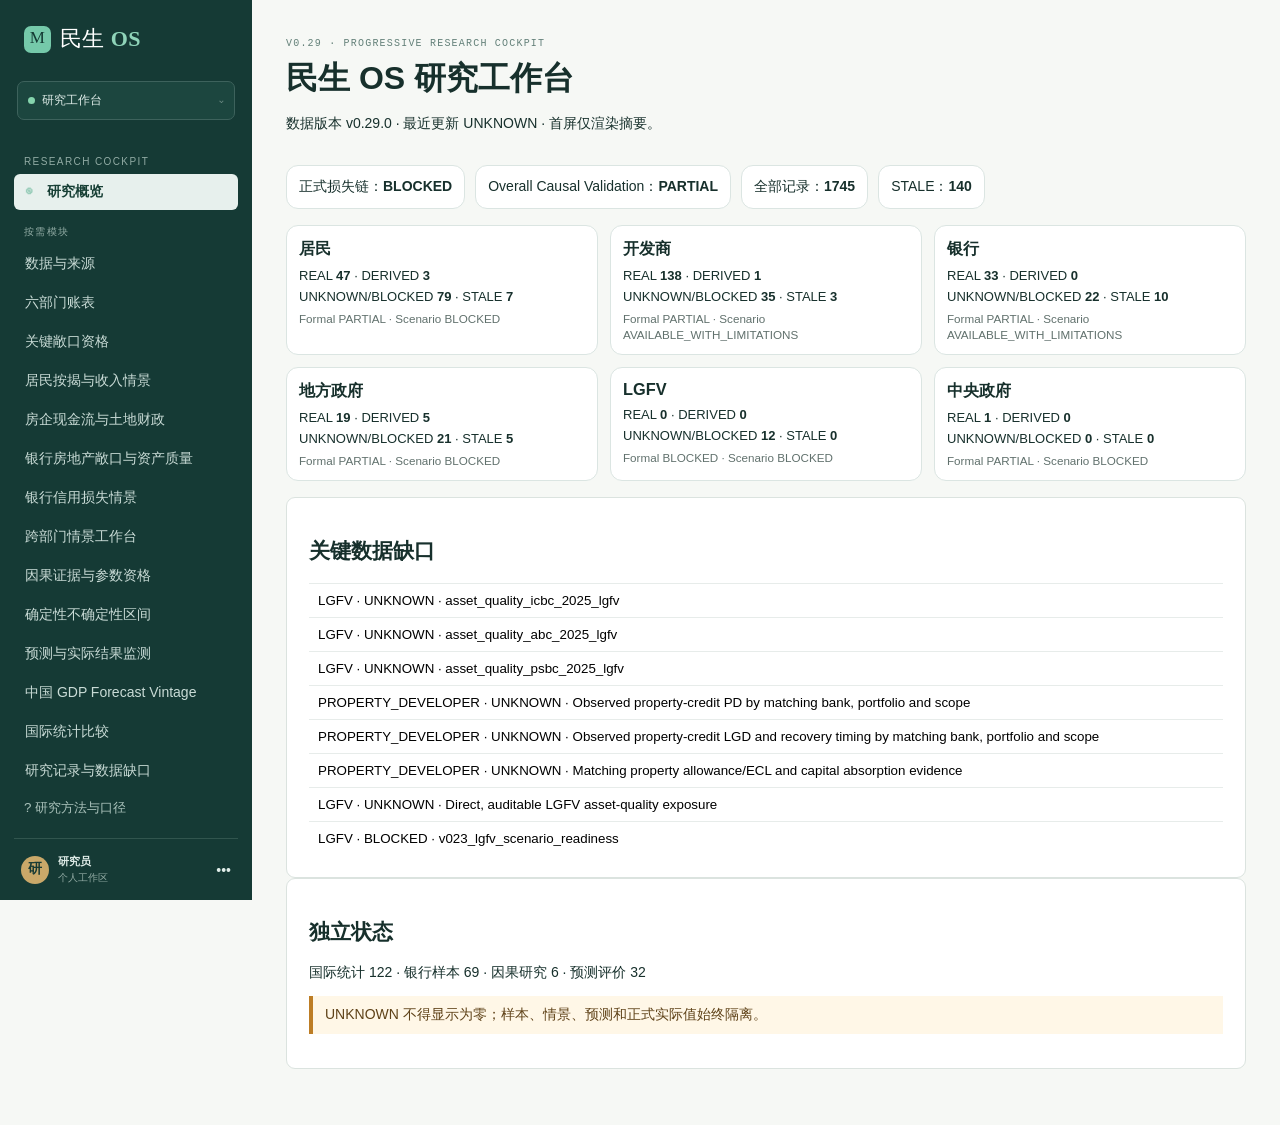
==== commit 74bd1a4c: "feat: migrate controlled analysis and official audit chain" ====
--- a/index.html
+++ b/index.html
@@ -17,6 +17,7 @@
   <link rel="stylesheet" href="v07.css" />
   <link rel="stylesheet" href="v09.css" />
   <link rel="stylesheet" href="v29.css" />
+  <link rel="stylesheet" href="v013.css" />
 </head>
 <body>
   <div class="shell">
@@ -115,6 +116,7 @@
   <script src="data/causal-edge-validation.js"></script>
   <script src="data/official-wave1-seed.js"></script>
   <script src="data/official-wave2-seed.js"></script>
+  <script src="data/pboc-202608-limited-real-acceptance.js"></script>
   <script src="data/mortgage-scenario-seed.js"></script>
   <script src="data/distribution-cohort-seed.js"></script>
   <script src="data/developer-cashflow-seed.js"></script>
@@ -135,6 +137,7 @@
   <script src="data/research-briefing-config.js"></script>
   <script src="modules/evidence-briefing-engine.js"></script>
   <script src="data/research-briefing-seed.js"></script>
+  <script src="data/v013-evidence-dashboard.js"></script>
   <script src="data/research-cockpit-config.js"></script>
   <script src="data/nbs-series-mappings.js"></script>
   <script src="data/nbs-methodology-rules.js"></script>
--- a/v013.css
+++ b/v013.css
@@ -0,0 +1,18 @@
+/* v0.13 local evidence dashboard: visual layer only, no computation. */
+.v013-component-ledger{margin-top:16px}.v013-component-ledger summary{cursor:pointer;color:#225c50;font-weight:700}.v013-component-ledger summary small{font-weight:400;color:#697b75}.v013-component-ledger>p,.v013-component-ledger section>p{color:#5f4218;font-size:13px}.v013-component-ledger section{margin-top:16px}.v013-component-ledger section>h3{margin:0 0 8px;color:#225c50;font-size:15px}.v013-component-grid{display:grid;grid-template-columns:repeat(3,minmax(0,1fr));gap:10px}.v013-component-grid article,.v013-component-housing{border:1px solid #ead3a3;border-radius:10px;background:#fffaf0;padding:12px}.v013-component-grid h3,.v013-component-housing h3{margin:0 0 6px;font-size:14px;color:#5f4218}.v013-component-grid p,.v013-component-housing p{margin:5px 0;color:#6e5a36;font-size:12px}.v013-component-sources{padding-left:18px;color:#5b6c67;font-size:12px}.v013-component-sources li{margin:7px 0}@media(max-width:850px){.v013-component-grid{grid-template-columns:repeat(2,minmax(0,1fr))}}@media(max-width:650px){.v013-component-grid{grid-template-columns:1fr}}
+.v013-gap-register{margin-top:16px}.v013-gap-register summary{cursor:pointer;color:#225c50;font-weight:700}.v013-gap-register summary small{font-weight:400;color:#697b75}.v013-gap-register>p{color:#5f4218;font-size:13px}.v013-gap-list{display:grid;grid-template-columns:repeat(2,minmax(0,1fr));gap:10px}.v013-gap-list article{border:1px solid #ead3a3;border-radius:10px;background:#fffaf0;padding:12px}.v013-gap-list h3{margin:0 0 7px;font-size:14px;color:#5f4218}.v013-gap-list p{margin:5px 0;color:#6e5a36;font-size:12px}@media(max-width:650px){.v013-gap-list{grid-template-columns:1fr}}
+.v013-firm-qualification{margin-top:16px}.v013-firm-qualification summary{cursor:pointer;color:#225c50;font-weight:700}.v013-firm-qualification summary small{font-weight:400;color:#697b75}.v013-firm-qualification>p{color:#5f4218;font-size:13px}.v013-firm-grid{display:grid;grid-template-columns:repeat(2,minmax(0,1fr));gap:10px}.v013-firm-grid article{border:1px solid #d6dde8;border-radius:10px;background:#f8fbff;padding:12px}.v013-firm-grid h3{margin:0 0 7px;font-size:14px;color:#24466f}.v013-firm-grid p{margin:5px 0;color:#4a617a;font-size:12px}@media(max-width:650px){.v013-firm-grid{grid-template-columns:1fr}}
+.v013-resilience{margin-top:16px}.v013-resilience summary{cursor:pointer;color:#225c50;font-weight:700}.v013-resilience summary small{font-weight:400;color:#697b75}.v013-resilience>p{color:#5f4218;font-size:13px}.v013-resilience table{width:100%;border-collapse:collapse;font-size:12px}.v013-resilience th,.v013-resilience td{padding:9px;border-bottom:1px solid #e4ece9;text-align:left;vertical-align:top}.v013-resilience th{color:#59716b;font-size:11px}.v013-resilience td:not(:first-child){font-variant-numeric:tabular-nums}.v013-resilience small{display:block;color:#63736f;margin-top:3px}@media(max-width:650px){.v013-resilience{overflow:auto}.v013-resilience table{min-width:760px}}
+.v013-wave-ledger{margin-top:16px}.v013-wave-ledger summary{cursor:pointer;color:#225c50;font-weight:700}.v013-wave-ledger summary small{font-weight:400;color:#697b75}.v013-wave-ledger>p{color:#5f4218;font-size:13px}.v013-wave-ledger table{width:100%;border-collapse:collapse;font-size:12px}.v013-wave-ledger th,.v013-wave-ledger td{padding:9px;border-bottom:1px solid #e4ece9;text-align:left;vertical-align:top}.v013-wave-ledger th{color:#59716b;font-size:11px}.v013-wave-ledger small{display:block;color:#63736f;margin-top:3px}.v013-wave-ledger ul{padding-left:18px;font-size:12px;color:#5b6c67}@media(max-width:650px){.v013-wave-ledger{overflow:auto}.v013-wave-ledger table{min-width:700px}}
+.v013-debt-burden{margin-top:16px}.v013-debt-burden summary{cursor:pointer;color:#225c50;font-weight:700}.v013-debt-burden summary small{font-weight:400;color:#697b75}.v013-debt-burden>p{color:#5f4218;font-size:13px}.v013-debt-burden table{width:100%;border-collapse:collapse;font-size:12px}.v013-debt-burden th,.v013-debt-burden td{padding:9px;border-bottom:1px solid #e4ece9;text-align:left;vertical-align:top}.v013-debt-burden th{color:#59716b;font-size:11px}.v013-debt-burden td:not(:first-child){font-variant-numeric:tabular-nums}.v013-debt-burden small{display:block;color:#63736f;margin-top:3px}@media(max-width:650px){.v013-debt-burden{overflow:auto}.v013-debt-burden table{min-width:850px}}
+.v013-consumption-income{margin-top:16px}.v013-consumption-income summary{cursor:pointer;color:#225c50;font-weight:700}.v013-consumption-income summary small{font-weight:400;color:#697b75}.v013-consumption-income>p{color:#5f4218;font-size:13px}.v013-consumption-income table{width:100%;border-collapse:collapse;font-size:12px}.v013-consumption-income th,.v013-consumption-income td{padding:9px;border-bottom:1px solid #e4ece9;text-align:left;vertical-align:top}.v013-consumption-income th{color:#59716b;font-size:11px}.v013-consumption-income td:not(:first-child){font-variant-numeric:tabular-nums}.v013-consumption-income small{display:block;color:#63736f;margin-top:3px}@media(max-width:650px){.v013-consumption-income{overflow:auto}.v013-consumption-income table{min-width:850px}}
+.v013-net-worth{margin-top:16px}.v013-net-worth summary{cursor:pointer;color:#225c50;font-weight:700}.v013-net-worth summary small{font-weight:400;color:#697b75}.v013-net-worth>p{color:#5f4218;font-size:13px}.v013-net-worth table{width:100%;border-collapse:collapse;font-size:12px}.v013-net-worth th,.v013-net-worth td{padding:9px;border-bottom:1px solid #e4ece9;text-align:left;vertical-align:top}.v013-net-worth th{color:#59716b;font-size:11px}.v013-net-worth td:not(:first-child){font-variant-numeric:tabular-nums}.v013-net-worth small{display:block;color:#63736f;margin-top:3px}@media(max-width:650px){.v013-net-worth{overflow:auto}.v013-net-worth table{min-width:850px}}
+.v013-individual-employment{margin-top:16px}.v013-individual-employment summary{cursor:pointer;color:#225c50;font-weight:700}.v013-individual-employment summary small{font-weight:400;color:#697b75}.v013-individual-employment>p,.v013-individual-employment h4{color:#5f4218;font-size:13px}.v013-individual-employment h4{margin:16px 0 4px}.v013-individual-employment h4 small{font-weight:400;color:#63736f}.v013-individual-employment table{width:100%;border-collapse:collapse;font-size:12px}.v013-individual-employment th,.v013-individual-employment td{padding:9px;border-bottom:1px solid #e4ece9;text-align:left;vertical-align:top}.v013-individual-employment th{color:#59716b;font-size:11px}.v013-individual-employment td:not(:first-child){font-variant-numeric:tabular-nums}.v013-individual-employment small{display:block;color:#63736f;margin-top:3px}@media(max-width:650px){.v013-individual-employment{overflow:auto}.v013-individual-employment table{min-width:680px}}
+.v013-individual-worktime{margin-top:16px}.v013-individual-worktime summary{cursor:pointer;color:#225c50;font-weight:700}.v013-individual-worktime summary small{font-weight:400;color:#697b75}.v013-individual-worktime>p{color:#5f4218;font-size:13px}.v013-individual-worktime table{width:100%;border-collapse:collapse;font-size:12px}.v013-individual-worktime th,.v013-individual-worktime td{padding:9px;border-bottom:1px solid #e4ece9;text-align:left;vertical-align:top}.v013-individual-worktime th{color:#59716b;font-size:11px}.v013-individual-worktime td:not(:first-child){font-variant-numeric:tabular-nums}.v013-individual-worktime small{display:block;color:#63736f;margin-top:3px}@media(max-width:650px){.v013-individual-worktime{overflow:auto}.v013-individual-worktime table{min-width:760px}}
+.v013-individual-income{margin-top:16px}.v013-individual-income summary{cursor:pointer;color:#225c50;font-weight:700}.v013-individual-income summary small{font-weight:400;color:#697b75}.v013-individual-income>p{color:#5f4218;font-size:13px}.v013-individual-income table{width:100%;border-collapse:collapse;font-size:12px}.v013-individual-income th,.v013-individual-income td{padding:9px;border-bottom:1px solid #e4ece9;text-align:left;vertical-align:top}.v013-individual-income th{color:#59716b;font-size:11px}.v013-individual-income td:not(:first-child){font-variant-numeric:tabular-nums}.v013-individual-income small{display:block;color:#63736f;margin-top:3px}.v013-individual-income .v013-income-boundary td{background:#fbf7ef;color:#5f4218;font-size:12px}@media(max-width:650px){.v013-individual-income{overflow:auto}.v013-individual-income table{min-width:760px}}
+.v013-individual-social-insurance{margin-top:16px}.v013-individual-social-insurance summary{cursor:pointer;color:#225c50;font-weight:700}.v013-individual-social-insurance summary small{font-weight:400;color:#697b75}.v013-individual-social-insurance>p,.v013-individual-social-insurance h4{color:#5f4218;font-size:13px}.v013-individual-social-insurance h4{margin:16px 0 4px}.v013-individual-social-insurance h4 small{font-weight:400;color:#63736f}.v013-individual-social-insurance table{width:100%;border-collapse:collapse;font-size:12px}.v013-individual-social-insurance th,.v013-individual-social-insurance td{padding:9px;border-bottom:1px solid #e4ece9;text-align:left;vertical-align:top}.v013-individual-social-insurance th{color:#59716b;font-size:11px}.v013-individual-social-insurance td:not(:first-child){font-variant-numeric:tabular-nums}.v013-individual-social-insurance small{display:block;color:#63736f;margin-top:3px}@media(max-width:650px){.v013-individual-social-insurance{overflow:auto}.v013-individual-social-insurance table{min-width:680px}}
+.v013-individual-employment-contract-work-nature{margin-top:16px}.v013-individual-employment-contract-work-nature summary{cursor:pointer;color:#225c50;font-weight:700}.v013-individual-employment-contract-work-nature summary small{font-weight:400;color:#697b75}.v013-individual-employment-contract-work-nature>p,.v013-individual-employment-contract-work-nature h4{color:#5f4218;font-size:13px}.v013-individual-employment-contract-work-nature h4{margin:16px 0 4px}.v013-individual-employment-contract-work-nature h4 small{font-weight:400;color:#63736f}.v013-individual-employment-contract-work-nature table{width:100%;border-collapse:collapse;font-size:12px}.v013-individual-employment-contract-work-nature th,.v013-individual-employment-contract-work-nature td{padding:9px;border-bottom:1px solid #e4ece9;text-align:left;vertical-align:top}.v013-individual-employment-contract-work-nature th{color:#59716b;font-size:11px}.v013-individual-employment-contract-work-nature td:not(:first-child){font-variant-numeric:tabular-nums}.v013-individual-employment-contract-work-nature small{display:block;color:#63736f;margin-top:3px}@media(max-width:650px){.v013-individual-employment-contract-work-nature{overflow:auto}.v013-individual-employment-contract-work-nature table{min-width:720px}}
+.v013-head{display:flex;justify-content:space-between;gap:22px;align-items:flex-start;margin-bottom:16px}.v013-head h1{margin:5px 0}.v013-head p{margin:0;color:#586a65;max-width:780px}.v013-year{min-width:180px}.v013-year label{display:block;font-size:12px;color:#58706a;margin-bottom:5px}.v013-year select{width:100%;padding:9px;border:1px solid #b8cbc5;border-radius:8px;background:#fff;color:#173f35}.v013-year-boundary{border-left:4px solid #4d8072;background:#f1f8f5;color:#294d43;font-size:13px;line-height:1.55;margin:-4px 0 16px;padding:10px 14px}.v013-year-boundary b{color:#173f35}.v013-section-nav{align-items:center;display:flex;flex-wrap:wrap;gap:8px 10px;margin:-6px 0 16px}.v013-section-nav b{color:#294d43;font-size:13px}.v013-section-nav a{background:#fff;border:1px solid #b8cbc5;border-radius:999px;color:#225c50;font-size:12px;padding:5px 9px;text-decoration:none}.v013-section-nav a:hover{background:#f1f8f5}.v013-section-nav a:focus-visible{outline:3px solid #bd7d25;outline-offset:2px}.v013-scroll-hint{display:none}.v013-notice{border-left:4px solid #bd7d25;background:#fff7e7;padding:12px 14px;margin:0 0 16px;color:#5f4218}.v013-grid{display:grid;grid-template-columns:repeat(4,minmax(0,1fr));gap:12px}.v013-card{background:#fff;border:1px solid #dbe5e2;border-radius:12px;padding:15px}.v013-card small{display:block;color:#63736f}.v013-card h3{margin:9px 0 4px;font-size:19px}.v013-card p{margin:0;color:#2b4941;font-size:13px}.v013-card .v013-n{margin-top:12px;color:#667872;font-size:12px}.v013-groups{margin-top:16px}.v013-groups table{width:100%;border-collapse:collapse;font-size:13px}.v013-groups th,.v013-groups td{padding:10px;border-bottom:1px solid #e4ece9;text-align:left}.v013-groups th{color:#59716b;font-size:12px}.v013-groups td:not(:first-child){font-variant-numeric:tabular-nums}.v013-footnote{font-size:12px;color:#667872;margin:10px 0 0}.v013-secondary{display:grid;grid-template-columns:1fr 1fr;gap:14px;margin-top:16px}.v013-secondary h2{margin:3px 0 10px;font-size:19px}.v013-item{border-top:1px solid #e4ece9;padding:10px 0}.v013-item:first-of-type{border-top:0}.v013-item b{display:block}.v013-item span{font-size:12px;color:#63736f}.v013-item p{margin:6px 0 0;font-size:12px;color:#536862}.v013-blocked{margin:16px 0 0}.v013-blocked-grid{display:grid;grid-template-columns:repeat(2,minmax(0,1fr));gap:10px}.v013-blocked article{border:1px solid #ead3a3;border-radius:10px;background:#fffaf0;padding:12px}.v013-blocked article h3{margin:0 0 5px;font-size:14px}.v013-blocked article p{margin:0;color:#6e5a36;font-size:12px}.v013-source{margin-top:16px}.v013-source summary{cursor:pointer;color:#225c50;font-weight:600}.v013-source ul{padding-left:18px;font-size:12px;color:#5b6c67}.v013-hash{font-family:ui-monospace,Consolas,monospace;word-break:break-all;color:#566762}@media(max-width:1050px){.v013-grid{grid-template-columns:repeat(2,minmax(0,1fr))}.v013-head{display:block}.v013-year{margin-top:14px}.v013-secondary{grid-template-columns:1fr}}@media(max-width:650px){.v013-scroll-hint{display:block;color:#5f4218;font-size:12px;line-height:1.5;margin:10px 0 6px}.v013-grid,.v013-blocked-grid{grid-template-columns:1fr}.v013-groups{overflow:auto}.v013-groups table{min-width:580px}}
+.v013-qa-launch{display:flex;align-items:center;justify-content:space-between;gap:16px;background:#edf5f1;border:1px solid #b8cbc5;border-radius:12px;padding:16px;margin:0 0 20px;color:#173f35}.v013-qa-launch p{font-size:13px;margin:5px 0}.v013-qa-launch button,.v013-qa-dialog button{min-height:44px;padding:9px 14px;border:1px solid #4d8072;border-radius:8px;background:#fff;color:#173f35;cursor:pointer;font:inherit}.v013-qa-launch button:focus-visible,.v013-qa-dialog :is(button,textarea):focus-visible{outline:3px solid #bd7d25;outline-offset:3px}.v013-qa-dialog{box-sizing:border-box;position:fixed;inset:0 0 0 auto;margin:0;width:min(540px,100%);max-width:100%;height:100%;height:100dvh;max-height:100dvh;padding:24px;border:0;border-left:1px solid #b8cbc5;background:#fafcfb;color:#173f35;overflow-y:auto;overscroll-behavior:contain;line-height:1.6}.v013-qa-dialog::backdrop{background:rgba(13,36,30,.38)}.v013-qa-dialog header{display:flex;justify-content:space-between;align-items:center;gap:12px}.v013-qa-dialog h2{font-size:22px;margin:0}.v013-qa-dialog h3{font-size:15px;margin:0 0 6px}.v013-qa-prompts{display:flex;flex-wrap:wrap;gap:8px;margin:18px 0}.v013-qa-prompts button{font-size:13px;text-align:left}.v013-qa-dialog label{display:block;font-weight:700;margin-bottom:6px}.v013-qa-dialog textarea{box-sizing:border-box;width:100%;resize:vertical;min-height:90px;padding:12px;border:1px solid #b8cbc5;border-radius:8px;background:#fff;color:#173f35;font:inherit}.v013-qa-dialog #v013-qa-input-help,.v013-qa-mode{font-size:12px;color:#536862}.v013-qa-actions{display:flex;gap:10px}.v013-qa-actions button[type=submit]{background:#225c50;color:#fff}.v013-qa-dialog button:disabled{opacity:.55;cursor:wait}.v013-qa-boundary{padding:14px;background:#fff7e7;border-left:3px solid #bd7d25;margin:16px 0;color:#5f4218}.v013-qa-sources article{padding:12px;border:1px solid #dbe5e2;border-radius:8px;margin:8px 0;background:#fff;overflow-wrap:anywhere;font-size:12px}.v013-qa-sources p,.v013-qa-boundary p{margin:5px 0}.v013-qa-dialog [data-v013-qa-status]{min-height:24px;font-size:13px}@media(max-width:650px){.v013-qa-launch{flex-direction:column;align-items:stretch}.v013-qa-dialog{padding:18px}.v013-qa-dialog textarea{font-size:16px}}
+body.v013-evidence-route #researchCockpitRoot .v013-section-target{outline:3px solid #bd7d25;outline-offset:5px;scroll-margin-block:20px}body.v013-evidence-route #researchCockpitRoot .v013-section-target:focus-visible{box-shadow:0 0 0 5px rgba(189,125,37,.22)}
+@media(max-width:620px){body.v013-evidence-route .sidebar{width:112px;padding:16px 8px;overflow-y:auto;overscroll-behavior-y:contain}body.v013-evidence-route .sidebar .brand{padding:0 8px 16px}body.v013-evidence-route .sidebar .brand>span:last-child{font-size:14px}body.v013-evidence-route .sidebar .nav-label{display:block;font-size:9px;margin:10px 8px 4px}body.v013-evidence-route .sidebar .nav-item{min-height:44px;padding:7px 8px;font-size:11px;line-height:1.25;text-align:left;white-space:normal;overflow-wrap:anywhere}body.v013-evidence-route .sidebar .nav-item i{width:18px;font-size:13px}body.v013-evidence-route main{margin-left:112px;width:calc(100% - 112px)}body.v013-evidence-route #researchCockpitRoot table th:nth-child(2),body.v013-evidence-route #researchCockpitRoot table td:nth-child(2),body.v013-evidence-route #researchCockpitRoot table th:nth-child(5),body.v013-evidence-route #researchCockpitRoot table td:nth-child(5){display:table-cell}body.v013-evidence-route #researchCockpitRoot :is(.v013-groups,.v013-resilience,.v013-wave-ledger,.v013-debt-burden,.v013-consumption-income,.v013-net-worth,.v013-individual-employment,.v013-individual-worktime,.v013-individual-income,.v013-individual-social-insurance,.v013-individual-employment-contract-work-nature){max-width:100%;overflow-x:auto;overscroll-behavior-inline:contain}}
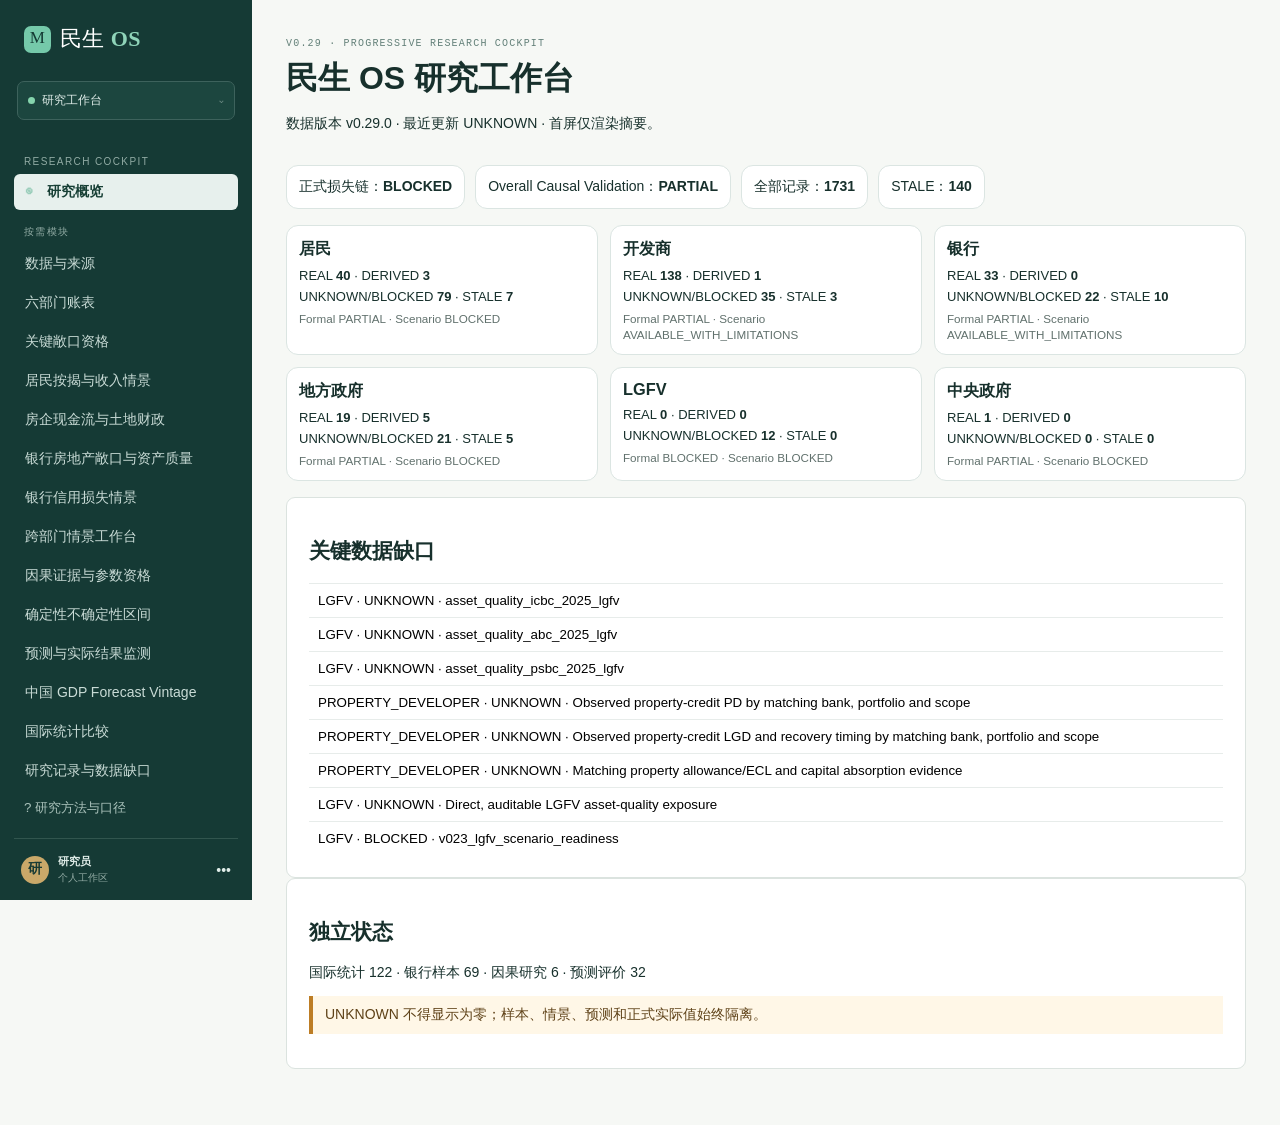
==== commit 00733d50: "feat: add local cited evidence QA with public tests" ====
--- a/index.html
+++ b/index.html
@@ -17,7 +17,6 @@
   <link rel="stylesheet" href="v07.css" />
   <link rel="stylesheet" href="v09.css" />
   <link rel="stylesheet" href="v29.css" />
-  <link rel="stylesheet" href="v013.css" />
 </head>
 <body>
   <div class="shell">
@@ -116,7 +115,6 @@
   <script src="data/causal-edge-validation.js"></script>
   <script src="data/official-wave1-seed.js"></script>
   <script src="data/official-wave2-seed.js"></script>
-  <script src="data/pboc-202608-limited-real-acceptance.js"></script>
   <script src="data/mortgage-scenario-seed.js"></script>
   <script src="data/distribution-cohort-seed.js"></script>
   <script src="data/developer-cashflow-seed.js"></script>
@@ -135,9 +133,9 @@
   <script src="data/official-release-calendar.js"></script>
   <script src="data/official-release-watch-seed.js"></script>
   <script src="data/research-briefing-config.js"></script>
+  <script src="data/property-livelihood-case.js"></script>
   <script src="modules/evidence-briefing-engine.js"></script>
   <script src="data/research-briefing-seed.js"></script>
-  <script src="data/v013-evidence-dashboard.js"></script>
   <script src="data/research-cockpit-config.js"></script>
   <script src="data/nbs-series-mappings.js"></script>
   <script src="data/nbs-methodology-rules.js"></script>
@@ -225,6 +223,10 @@
   <script src="modules/official-data-operations.js"></script>
   <script src="modules/official-release-watch.js"></script>
   <script src="modules/selector-population-contract.js"></script>
+  <script src="modules/property-livelihood-case.js"></script>
+  <script src="modules/evidence-id-selection.js"></script>
+  <script src="modules/evidence-qa.js"></script>
+  <script src="modules/evidence-qa-workspace.js"></script>
   <script src="modules/research-cockpit.js"></script>
 </body>
 </html>
